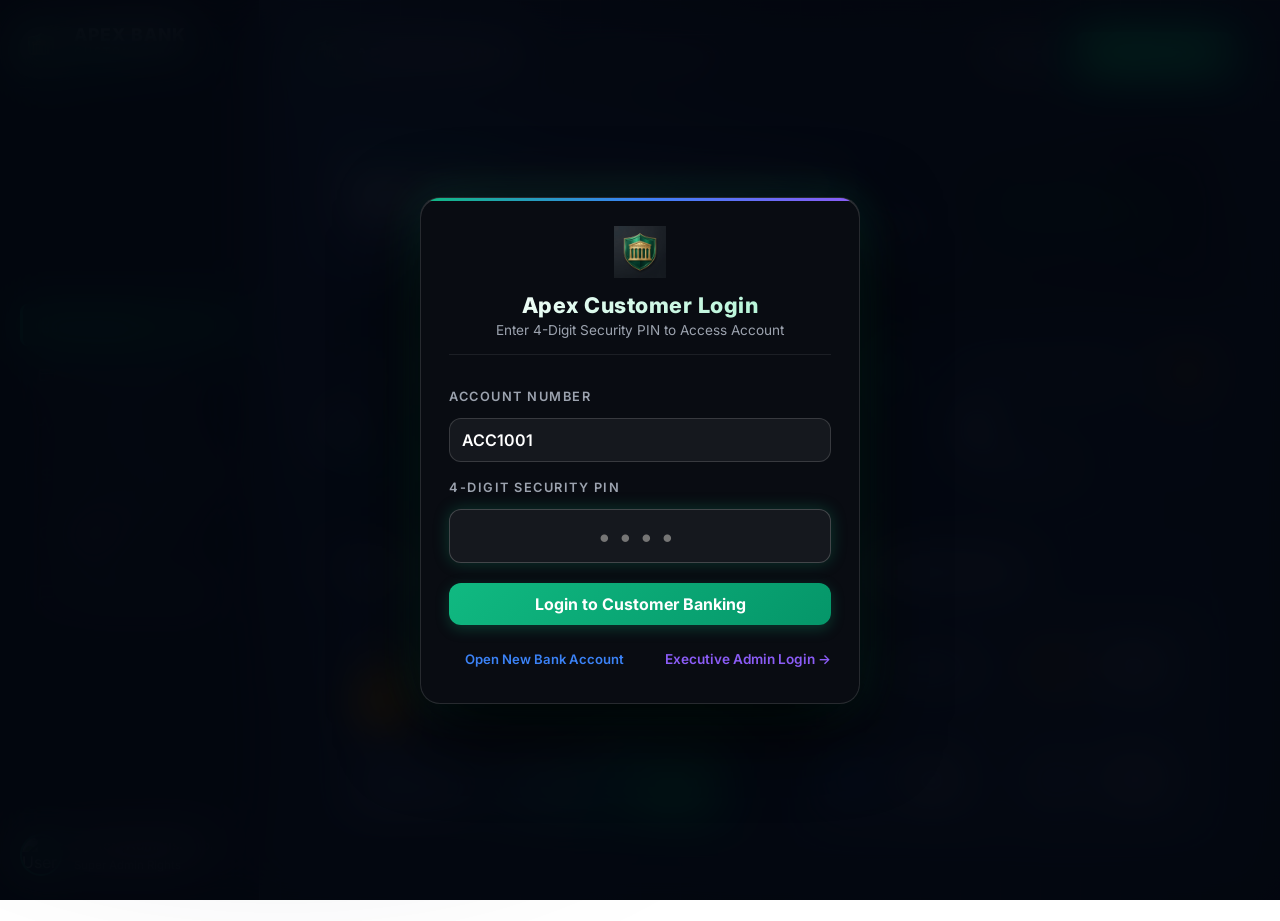
==== web/index.html @ 461a9a66 "Add Demat stock buying & selling simulation, customer enquiries in admin panel, and default text inp" ====
<!DOCTYPE html>
<html lang="en">
<head>
    <meta charset="UTF-8">
    <meta name="viewport" content="width=device-width, initial-scale=1.0">
    <title>Apex Bank India | Executive & Premium Customer Portal</title>
    <link rel="stylesheet" href="css/style.css?v=7.0">
    <link href="https://fonts.googleapis.com/css2?family=Inter:wght@300;400;500;600;700;800&display=swap" rel="stylesheet">
</head>
<body class="role-customer">
    <div class="bg-glow"></div>
    <div class="bg-grid-overlay"></div>

    <div class="app-container">
        <!-- Sidebar Navigation (Drawer on Mobile) -->
        <aside class="sidebar">
            <div class="brand">
                <img src="assets/logo.png" class="brand-logo-img-lg" alt="Apex Bank Emblem">
                <div class="brand-text">
                    <h2>APEX BANK</h2>
                    <span id="portal-subtitle-badge">CUSTOMER MOBILE PORTAL</span>
                </div>
                <button class="sidebar-close-btn" onclick="toggleMobileSidebar()">&times;</button>
            </div>



            <!-- Sidebar Navigation Menu -->
            <nav class="nav-menu">
                <button class="nav-btn active" onclick="showTab('dashboard')">
                    <svg class="nav-icon" width="18" height="18" viewBox="0 0 24 24" fill="none" stroke="currentColor" stroke-width="2"><rect x="3" y="3" width="7" height="9" rx="1"></rect><rect x="14" y="3" width="7" height="5" rx="1"></rect><rect x="14" y="12" width="7" height="9" rx="1"></rect><rect x="3" y="16" width="7" height="5" rx="1"></rect></svg>
                    <span class="admin-only-text">Overview</span>
                    <span class="customer-only-text" style="display:none;">My Dashboard</span>
                </button>

                <button class="nav-btn admin-nav-item" onclick="showTab('accounts')">
                    <svg class="nav-icon" width="18" height="18" viewBox="0 0 24 24" fill="none" stroke="currentColor" stroke-width="2"><rect x="2" y="5" width="20" height="14" rx="2"></rect><line x1="2" y1="10" x2="22" y2="10"></line></svg>
                    Accounts Ledger
                </button>

                <button class="nav-btn" onclick="showTab('transactions')">
                    <svg class="nav-icon" width="18" height="18" viewBox="0 0 24 24" fill="none" stroke="currentColor" stroke-width="2"><polyline points="22 12 18 12 15 21 9 3 6 12 2 12"></polyline></svg>
                    <span class="admin-only-text">Transactions Log</span>
                    <span class="customer-only-text" style="display:none;">My Passbook</span>
                </button>

                <button class="nav-btn" onclick="showTab('loans')">
                    <svg class="nav-icon" width="18" height="18" viewBox="0 0 24 24" fill="none" stroke="currentColor" stroke-width="2"><path d="M12 1v22M17 5H9.5a3.5 3.5 0 0 0 0 7h5a3.5 3.5 0 0 1 0 7H6"></path></svg>
                    <span class="admin-only-text">Loans Priority Queue</span>
                    <span class="customer-only-text" style="display:none;">Apply Loan</span>
                </button>

                <button class="nav-btn customer-only-inline" style="display:none;" onclick="showTab('spendings')">
                    <svg class="nav-icon" width="18" height="18" viewBox="0 0 24 24" fill="none" stroke="currentColor" stroke-width="2"><line x1="18" y1="20" x2="18" y2="10"></line><line x1="12" y1="20" x2="12" y2="4"></line><line x1="6" y1="20" x2="6" y2="14"></line></svg>
                    <span>Spendings Graph</span>
                </button>

                <button class="nav-btn customer-only-inline" style="display:none;" onclick="showTab('demat')">
                    <svg class="nav-icon" width="18" height="18" viewBox="0 0 24 24" fill="none" stroke="currentColor" stroke-width="2"><polyline points="23 6 13.5 15.5 8.5 10.5 1 18"></polyline><polyline points="17 6 23 6 23 12"></polyline></svg>
                    <span>Demat & Stocks</span>
                </button>

                <button class="nav-btn customer-only-inline" style="display:none;" onclick="showTab('contact')">
                    <svg class="nav-icon" width="18" height="18" viewBox="0 0 24 24" fill="none" stroke="currentColor" stroke-width="2"><path d="M22 16.92v3a2 2 0 0 1-2.18 2 19.79 19.79 0 0 1-8.63-3.07 19.5 19.5 0 0 1-6-6 19.79 19.79 0 0 1-3.07-8.67A2 2 0 0 1 4.11 2h3a2 2 0 0 1 2 1.72 12.84 12.84 0 0 0 .7 2.81 2 2 0 0 1-.45 2.11L8.09 9.91a16 16 0 0 0 6 6l1.27-1.27a2 2 0 0 1 2.11-.45 12.84 12.84 0 0 0 2.81.7A2 2 0 0 1 22 16.92z"></path></svg>
                    <span>Help & Contact Us</span>
                </button>

                <button class="nav-btn admin-nav-item" onclick="showTab('audit')">
                    <svg class="nav-icon" width="18" height="18" viewBox="0 0 24 24" fill="none" stroke="currentColor" stroke-width="2"><path d="M12 22s8-4 8-10V5l-8-3-8 3v7c0 6 8 10 8 10z"></path></svg>
                    Security & Fraud Graph
                </button>

                <button class="nav-btn admin-nav-item" onclick="showTab('enquiries')">
                    <svg class="nav-icon" width="18" height="18" viewBox="0 0 24 24" fill="none" stroke="currentColor" stroke-width="2"><path d="M21 15a2 2 0 0 1-2 2H7l-4 4V5a2 2 0 0 1 2-2h14a2 2 0 0 1 2 2z"></path></svg>
                    Customer Enquiries
                </button>
            </nav>

            <div class="sidebar-footer">
                <div class="user-card">
                    <img src="https://images.unsplash.com/photo-1534528741775-53994a69daeb?auto=format&fit=crop&q=80&w=256" alt="User Profile" class="profile-pic">
                    <div class="user-info">
                        <h4 id="user-display-name">System Administrator</h4>
                        <span id="user-display-role">Super Admin Rights</span>
                    </div>
                </div>
            </div>
        </aside>

        <!-- Main Content Area -->
        <main class="main-content">
            <!-- Top Navbar with Mobile Hamburger -->
            <header class="top-nav">
                <div class="top-nav-left">
                    <button class="mobile-menu-toggle" onclick="toggleMobileSidebar()" aria-label="Toggle Navigation">
                        <svg width="22" height="22" viewBox="0 0 24 24" fill="none" stroke="currentColor" stroke-width="2.5">
                            <line x1="3" y1="12" x2="21" y2="12"></line>
                            <line x1="3" y1="6" x2="21" y2="6"></line>
                            <line x1="3" y1="18" x2="21" y2="18"></line>
                        </svg>
                    </button>
                    <div class="brand-top-header">
                        <img src="assets/logo.png" class="brand-logo-img" alt="Apex Bank Logo">
                        <span class="top-brand-title">APEX BANK INDIA</span>
                    </div>
                </div>

                <!-- Autocomplete Trie Search Bar -->
                <div class="search-bar admin-nav-item" style="position:relative;">
                    <svg class="search-icon" width="16" height="16" viewBox="0 0 24 24" fill="none" stroke="currentColor" stroke-width="2"><circle cx="11" cy="11" r="8"></circle><line x1="21" y1="21" x2="16.65" y2="16.65"></line></svg>
                    <input type="text" id="search-input" placeholder="Search customer " onkeyup="handleSearchAutocomplete(this.value)">
                    <div id="autocomplete-box" class="autocomplete-dropdown" style="display:none;"></div>
                </div>

                <div class="nav-actions">
                    <button class="btn btn-secondary admin-nav-item" onclick="triggerUndo()">
                        <svg width="14" height="14" viewBox="0 0 24 24" fill="none" stroke="currentColor" stroke-width="2"><polyline points="1 4 1 10 7 10"></polyline><path d="M3.51 15a9 9 0 1 0 2.13-9.36L1 10"></path></svg>
                        <span>Undo</span>
                    </button>
                    <button class="btn btn-primary admin-nav-item" onclick="openModal('create-account-modal')">
                        <svg width="14" height="14" viewBox="0 0 24 24" fill="none" stroke="currentColor" stroke-width="2"><line x1="12" y1="5" x2="12" y2="19"></line><line x1="5" y1="12" x2="19" y2="12"></line></svg>
                        <span>New Account</span>
                    </button>

                    <!-- Customer Quick Actions -->
                    <button class="btn btn-gold customer-quick-action" style="display:none;" onclick="openModal('upi-qr-modal')">
                        <svg width="14" height="14" viewBox="0 0 24 24" fill="none" stroke="currentColor" stroke-width="2"><rect x="3" y="3" width="7" height="7"></rect><rect x="14" y="3" width="7" height="7"></rect><rect x="14" y="14" width="7" height="7"></rect><rect x="3" y="14" width="7" height="7"></rect></svg>
                        <span>My UPI QR</span>
                    </button>
                    <button class="btn btn-primary customer-quick-action" style="display:none;" onclick="openModal('transfer-modal')">
                        <svg width="14" height="14" viewBox="0 0 24 24" fill="none" stroke="currentColor" stroke-width="2"><polyline points="17 1 21 5 17 9"></polyline><path d="M3 11V9a4 4 0 0 1 4-4h14"></path></svg>
                        <span>Send Money</span>
                    </button>
                </div>
            </header>

            <!-- TAB 1: DASHBOARD OVERVIEW -->
            <section id="dashboard" class="tab-content active">
                <div class="hero-banner">
                    <div class="hero-text">
                        <span class="hero-tag" id="portal-hero-tag">System Admin Mode</span>
                        <h1 id="portal-hero-title">Apex Executive Banking Portal</h1>
                        <p id="portal-hero-desc">Real-time INR ledgers, instant funds transfers across Indian banks, and priority VIP concierge desk.</p>
                    </div>
                    <div class="hero-badge-group">
                        <div class="hero-stat-pill">
                            <span class="pill-label">Security Protocol</span>
                            <span class="pill-value">RBI Compliant 256-Bit</span>
                        </div>
                    </div>
                </div>

                <!-- Stats Grid -->
                <div class="stats-grid">
                    <div class="stat-card admin-nav-item">
                        <div class="stat-header">
                            <span>Total Active Accounts</span>
                            <div class="stat-icon-wrapper blue">
                                <svg width="20" height="20" viewBox="0 0 24 24" fill="none" stroke="currentColor" stroke-width="2"><rect x="2" y="5" width="20" height="14" rx="2"></rect><line x1="2" y1="10" x2="22" y2="10"></line></svg>
                            </div>
                        </div>
                        <h2 id="total-accounts-val">0</h2>
                        <div class="stat-footer positive">
                            <span>↑ 100% Core Capacity</span>
                        </div>
                    </div>

                    <div class="stat-card">
                        <div class="stat-header">
                            <span id="capital-card-label">Total Managed Capital (INR)</span>
                            <div class="stat-icon-wrapper emerald">
                                <svg width="20" height="20" viewBox="0 0 24 24" fill="none" stroke="currentColor" stroke-width="2.2" stroke-linecap="round" stroke-linejoin="round">
                                    <path d="M6 3h12M6 8h12M6 13h8M6 13c5 0 7 8 12 8M6 8a4 4 0 0 0 4 4"></path>
                                </svg>
                            </div>
                        </div>
                        <h2 id="total-capital-val">₹0.00</h2>
                        <div class="stat-footer positive">
                            <span>↑ RBI Verified Asset Ledger</span>
                        </div>
                    </div>

                    <div class="stat-card">
                        <div class="stat-header">
                            <span id="tx-card-label">Transactions Processed</span>
                            <div class="stat-icon-wrapper gold">
                                <svg width="20" height="20" viewBox="0 0 24 24" fill="none" stroke="currentColor" stroke-width="2"><polygon points="13 2 3 14 12 14 11 22 21 10 12 10 13 2"></polygon></svg>
                            </div>
                        </div>
                        <h2 id="total-tx-val">0</h2>
                        <div class="stat-footer neutral">
                            <span>Instant Settlement</span>
                        </div>
                    </div>
                </div>

                <!-- Middle Section: Credit Card & Quick Operations -->
                <div class="dashboard-grid">
                    <!-- Left: Virtual Credit Card -->
                    <div class="glass-card">
                        <div class="card-title-header" style="display:flex; justify-content:space-between; align-items:center;">
                            <div>
                                <h3>Primary Platinum RuPay Card</h3>
                                <span class="sub-text">Active Domestic & International Card</span>
                            </div>
                            <button id="card-lock-btn" class="btn-sm btn-secondary customer-only-inline" onclick="toggleCardLock()">
                                 Lock Card
                            </button>
                        </div>
                        <div class="credit-card" id="credit-card-element">
                            <div class="card-top">
                                <div class="card-brand-logo">
                                    <span class="bank-name">APEX INDIA</span>
                                </div>
                                <span class="contactless">
                                    <svg width="24" height="24" viewBox="0 0 24 24" fill="none" stroke="currentColor" stroke-width="2">
                                        <path d="M5 12.55a11 11 0 0 1 14.08 0"></path>
                                        <path d="M1.42 9a16 16 0 0 1 21.16 0"></path>
                                        <path d="M8.53 16.11a6 6 0 0 1 6.95 0"></path>
                                    </svg>
                                </span>
                            </div>
                            <div class="card-chip"></div>
                            <div class="card-number" id="card-acc-num">•••• •••• •••• 1001</div>
                            <div class="card-bottom">
                                <div class="card-holder">
                                    <span class="label">CARD HOLDER</span>
                                    <span class="value" id="card-holder-name">HARDIK VERMA</span>
                                </div>
                                <div class="card-balance">
                                    <span class="label">AVAILABLE BALANCE</span>
                                    <span class="value" id="card-acc-bal">₹1,50,450.00</span>
                                </div>
                                <div class="card-type-badge" id="card-type-badge">SAVINGS</div>
                            </div>
                        </div>
                    </div>

                    <!-- Right: Quick Money Operations -->
                    <div class="glass-card">
                        <div class="card-title-header">
                            <h3>Quick Banking Services</h3>
                            <span class="sub-text">Instant settlement actions & bill utilities</span>
                        </div>
                        <div class="action-grid">
                            <button class="action-tile" onclick="openModal('deposit-modal')">
                                <div class="tile-icon green">
                                    <svg width="18" height="18" viewBox="0 0 24 24" fill="none" stroke="currentColor" stroke-width="2.5"><line x1="12" y1="5" x2="12" y2="19"></line><polyline points="19 12 12 19 5 12"></polyline></svg>
                                </div>
                                <span>Deposit Funds</span>
                            </button>
                            <button class="action-tile" onclick="openModal('withdraw-modal')">
                                <div class="tile-icon orange">
                                    <svg width="18" height="18" viewBox="0 0 24 24" fill="none" stroke="currentColor" stroke-width="2.5"><line x1="12" y1="19" x2="12" y2="5"></line><polyline points="5 12 12 5 19 12"></polyline></svg>
                                </div>
                                <span>Withdraw Cash</span>
                            </button>
                            <button class="action-tile" onclick="openModal('transfer-modal')">
                                <div class="tile-icon blue">
                                    <svg width="18" height="18" viewBox="0 0 24 24" fill="none" stroke="currentColor" stroke-width="2.5"><polyline points="17 1 21 5 17 9"></polyline><path d="M3 11V9a4 4 0 0 1 4-4h14"></path><polyline points="7 23 3 19 7 15"></polyline><path d="M21 13v2a4 4 0 0 1-4 4H3"></path></svg>
                                </div>
                                <span>Transfer Money</span>
                            </button>
                            <button class="action-tile customer-only-inline" style="display:none;" onclick="openModal('calc-modal')">
                                <div class="tile-icon gold">
                                    <svg width="18" height="18" viewBox="0 0 24 24" fill="none" stroke="currentColor" stroke-width="2.5"><rect x="4" y="2" width="16" height="20" rx="2"></rect><line x1="8" y1="6" x2="16" y2="6"></line><line x1="16" y1="14" x2="16" y2="18"></line></svg>
                                </div>
                                <span>Interest Calc</span>
                            </button>
                            <button class="action-tile customer-only-inline" style="display:none;" onclick="openModal('utility-bill-modal')">
                                <div class="tile-icon orange" style="background:rgba(245,158,11,0.15); color:#f59e0b;">
                                    <svg width="18" height="18" viewBox="0 0 24 24" fill="none" stroke="currentColor" stroke-width="2.5"><polygon points="13 2 3 14 12 14 11 22 21 10 12 10 13 2"></polygon></svg>
                                </div>
                                <span>Pay Utility Bills</span>
                            </button>
                            <button class="action-tile admin-nav-item" onclick="applyAccountSort('balance_desc')">
                                <div class="tile-icon gold">
                                    <svg width="18" height="18" viewBox="0 0 24 24" fill="none" stroke="currentColor" stroke-width="2.5"><line x1="18" y1="20" x2="18" y2="10"></line><line x1="12" y1="20" x2="12" y2="4"></line><line x1="6" y1="20" x2="6" y2="14"></line></svg>
                                </div>
                                <span>Sort High-Value</span>
                            </button>
                        </div>
                    </div>
                </div>
            </section>

            <!-- TAB 2: ACCOUNTS OVERVIEW (Admin Portal Only) -->
            <section id="accounts" class="tab-content admin-nav-item">
                <div class="section-header">
                    <div>
                        <h2>Customer Account Ledgers</h2>
                        <p>Real-time account balances, customer profiles, and direct transaction controls.</p>
                    </div>
                    <div class="sort-controls">
                        <select id="accounts-sort-select" class="sort-dropdown" onchange="applyAccountSort(this.value)">
                            <option value="balance_desc"> Balance (Highest First)</option>
                            <option value="balance_asc"> Balance (Lowest First)</option>
                            <option value="name_asc"> Name (A to Z)</option>
                            <option value="name_desc"> Name (Z to A)</option>
                        </select>
                    </div>
                </div>

                <div class="table-card">
                    <table class="data-table">
                        <thead>
                            <tr>
                                <th>Asset Symbol & Name</th>
                                <th>Category</th>
                                <th>Quantity / Units</th>
                                <th>Avg Buy Price</th>
                                <th>Current LTP (INR)</th>
                                <th>Current Value</th>
                                <th>P&L Return</th>
                                <th>Action</th>
                            </tr>
                        </thead>
                        <tbody id="demat-holdings-tbody">
                            <!-- Populated dynamically -->
                        </tbody>
                    </table>
                </div>
            </section>

            <!-- TAB 8: HELP & 24x7 CONTACT US (Customer Portal) -->
            <section id="contact" class="tab-content">
                <div class="section-header">
                    <div>
                        <h2>Apex Executive 24x7 Concierge & Contact Desk</h2>
                        <p>Instant support, branch locator, emergency card block, and direct advisor callback.</p>
                    </div>
                </div>

                <div class="dashboard-grid">
                    <!-- Left: Official Contact Cards & Callbacks -->
                    <div class="glass-card">
                        <div class="card-title-header">
                            <h3>Official Helpline & Emergency Channels</h3>
                            <span class="sub-text">RBI Verified Executive Customer Care</span>
                        </div>
                        <div style="display:flex; flex-direction:column; gap:14px; margin-top:14px;">
                            <div style="background:rgba(255,255,255,0.04); border:1px solid var(--border-color); padding:14px; border-radius:12px; display:flex; gap:14px; align-items:center;">
                                <div style="width:44px; height:44px; background:rgba(16,185,129,0.15); border-radius:10px; display:flex; align-items:center; justify-content:center; color:#10b981; font-size:20px;"></div>
                                <div>
                                    <span style="font-size:0.75rem; color:#9ca3af; text-transform:uppercase; font-weight:700;">24x7 Toll-Free Support</span>
                                    <div style="font-size:1.1rem; font-weight:800; color:#fff;">1800-200-APEX (2739)</div>
                                </div>
                            </div>

                            <div style="background:rgba(255,255,255,0.04); border:1px solid var(--border-color); padding:14px; border-radius:12px; display:flex; gap:14px; align-items:center;">
                                <div style="width:44px; height:44px; background:rgba(59,130,246,0.15); border-radius:10px; display:flex; align-items:center; justify-content:center; color:#3b82f6; font-size:20px;"></div>
                                <div>
                                    <span style="font-size:0.75rem; color:#9ca3af; text-transform:uppercase; font-weight:700;">Executive Support Desk</span>
                                    <div style="font-size:1rem; font-weight:800; color:#fff;">support@apexbank.in</div>
                                </div>
                            </div>

                            <div style="background:rgba(255,255,255,0.04); border:1px solid var(--border-color); padding:14px; border-radius:12px; display:flex; gap:14px; align-items:center;">
                                <div style="width:44px; height:44px; background:rgba(245,158,11,0.15); border-radius:10px; display:flex; align-items:center; justify-content:center; color:#f59e0b; font-size:20px;"></div>
                                <div>
                                    <span style="font-size:0.75rem; color:#9ca3af; text-transform:uppercase; font-weight:700;">Registered Corporate Head Office</span>
                                    <div style="font-size:0.9rem; font-weight:700; color:#fff;">Apex Towers, Bandra Kurla Complex (BKC), Mumbai - 400051</div>
                                </div>
                            </div>
                        </div>
                    </div>

                    <!-- Right: Request Instant Advisor Callback Form -->
                    <div class="glass-card">
                        <div class="card-title-header">
                            <h3>Request Priority Advisor Callback</h3>
                            <span class="sub-text">Our Relationship Manager will reach out within 15 minutes</span>
                        </div>
                        <form onsubmit="handleRequestCallbackSubmit(event)">
                            <div class="form-group">
                                <label>Your Full Name</label>
                                <input type="text" id="contact-name-input" required value="Hardik Verma">
                            </div>
                            <div class="form-row">
                                <div class="form-group">
                                    <label>Mobile Number</label>
                                    <input type="text" id="contact-phone-input" required value="+91 98765 43210">
                                </div>
                                <div class="form-group">
                                    <label>Preferred Time</label>
                                    <select id="contact-time-select">
                                        <option value="Immediate (Within 15 mins)">Immediate (Within 15 mins)</option>
                                        <option value="Today Afternoon (2 PM - 5 PM)">Today Afternoon (2 PM - 5 PM)</option>
                                        <option value="Tomorrow Morning (10 AM - 1 PM)">Tomorrow Morning (10 AM - 1 PM)</option>
                                    </select>
                                </div>
                            </div>
                            <div class="form-group">
                                <label>Subject / Topic of Query</label>
                                <input type="text" id="contact-subject-input" placeholder="e.g. Demat Account Upgrade / Home Loan Rate Inquiry">
                            </div>
                            <button type="submit" class="btn btn-primary" style="width:100%;">Request Instant Callback</button>
                        </form>
                    </div>
                </div>
            </section>
        </main>
    </div>

    <!-- CUSTOMER EXTRA MODAL 1: UPI QR CODE -->
    <div id="upi-qr-modal" class="modal-overlay">
        <div class="modal-card" style="text-align:center; max-width: 340px; padding: 20px;">
            <div class="modal-header" style="justify-content: flex-end; border-bottom: none; margin-bottom: 0; padding-bottom: 0;">
                <button class="modal-close" onclick="closeModal('upi-qr-modal')">&times;</button>
            </div>
            <div style="padding: 10px 0; display: flex; justify-content: center;">
                <img src="assets/phonepe_qr.jpg" alt="UPI QR Code" style="border-radius: 14px; width: 100%; max-width: 280px; box-shadow: 0 8px 30px rgba(0,0,0,0.9);">
            </div>
            <div class="modal-footer" style="justify-content:center; margin-top: 10px;">
                <button class="btn btn-secondary" onclick="closeModal('upi-qr-modal')">Close</button>
            </div>
        </div>
    </div>

    <!-- CUSTOMER EXTRA MODAL 2: INTEREST CALCULATOR -->
    <div id="calc-modal" class="modal-overlay">
        <div class="modal-card">
            <div class="modal-header">
                <h3>Interest Earnings Calculator</h3>
                <button class="modal-close" onclick="closeModal('calc-modal')">&times;</button>
            </div>
            <div class="form-group">
                <label>Deposit Balance (₹)</label>
                <input type="number" id="calc-principal" value="150450" oninput="calculateInterest()">
            </div>
            <div class="form-row">
                <div class="form-group">
                    <label>Account Type</label>
                    <select id="calc-type" onchange="calculateInterest()">
                        <option value="4.0">Savings Account (4.0% APY)</option>
                        <option value="7.0">Fixed Deposit (7.0% APY)</option>
                    </select>
                </div>
                <div class="form-group">
                    <label>Tenure (Months)</label>
                    <input type="number" id="calc-months" value="12" min="1" max="60" oninput="calculateInterest()">
                </div>
            </div>
            <div class="hero-stat-pill" style="margin-top:14px; background:rgba(16,185,129,0.1); border-color:var(--primary);">
                <span class="pill-label">Estimated Interest Earned</span>
                <span class="pill-value" id="calc-result-val">₹6,018.00</span>
            </div>
            <div class="modal-footer">
                <button class="btn btn-secondary" onclick="closeModal('calc-modal')">Close</button>
            </div>
        </div>
    </div>

    <!-- MODAL 1: CREATE ACCOUNT -->
    <div id="create-account-modal" class="modal-overlay">
        <div class="modal-card">
            <div class="modal-header">
                <h3>Create New Bank Account</h3>
                <button class="modal-close" onclick="closeModal('create-account-modal')">&times;</button>
            </div>
            <form onsubmit="handleCreateAccount(event)">
                <div class="form-group">
                    <label>Account Type</label>
                    <select id="new-acc-type">
                        <option value="SAVINGS">Savings Account (Min Balance ₹1,000 | 4.0% APY)</option>
                        <option value="CURRENT">Current Business Account (₹5,00,000 Overdraft)</option>
                        <option value="FIXED_DEPOSIT">Fixed Deposit Account (7.0% Interest | 12-Month Lock)</option>
                    </select>
                </div>
                <div class="form-group">
                    <label>Customer Full Name</label>
                    <input type="text" id="new-cust-name" required placeholder="e.g. Hardik Verma">
                </div>
                <div class="form-row">
                    <div class="form-group">
                        <label>Email Address</label>
                        <input type="email" id="new-cust-email" required placeholder="hardik@apexbank.in">
                    </div>
                    <div class="form-group">
                        <label>Phone Number</label>
                        <input type="text" id="new-cust-phone" required placeholder="+91 98765 43210">
                    </div>
                </div>
                <div class="form-row">
                    <div class="form-group">
                        <label>Initial Opening Deposit (₹)</label>
                        <input type="number" id="new-acc-bal" step="0.01" min="100" required value="5000.00">
                    </div>
                    <div class="form-group">
                        <label>Set 4-Digit Security PIN</label>
                        <input type="password" id="new-acc-pin" maxlength="4" required placeholder="••••" value="1234">
                    </div>
                </div>
                <div class="form-group">
                    <label>Account Parameter (Overdraft limit / Tenure months)</label>
                    <input type="text" id="new-acc-extra" placeholder="Optional (e.g. 500000 or 12)">
                </div>
                <div class="modal-footer">
                    <button type="button" class="btn btn-secondary" onclick="closeModal('create-account-modal')">Cancel</button>
                    <button type="submit" class="btn btn-primary">Create Account</button>
                </div>
            </form>
        </div>
    </div>

    <!-- MODAL 2: DEPOSIT -->
    <div id="deposit-modal" class="modal-overlay">
        <div class="modal-card">
            <div class="modal-header">
                <h3>Deposit Money</h3>
                <button class="modal-close" onclick="closeModal('deposit-modal')">&times;</button>
            </div>
            <form onsubmit="handleDeposit(event)">
                <div class="form-group">
                    <label>Target Account Number</label>
                    <input type="text" id="dep-acc-num" required placeholder="ACC1001">
                </div>
                <div class="form-group">
                    <label>Deposit Amount (₹)</label>
                    <input type="number" id="dep-amount" step="0.01" min="1" required placeholder="1000.00">
                </div>
                <div class="form-group">
                    <label>Enter Security PIN</label>
                    <input type="password" id="dep-pin" maxlength="4" required placeholder="••••" value="1234">
                </div>
                <div class="form-group">
                    <label>Deposit Remarks</label>
                    <input type="text" id="dep-remarks" value="Direct Cash Deposit">
                </div>
                <div class="modal-footer">
                    <button type="button" class="btn btn-secondary" onclick="closeModal('deposit-modal')">Cancel</button>
                    <button type="submit" class="btn btn-success">Confirm Deposit</button>
                </div>
            </form>
        </div>
    </div>

    <!-- MODAL 3: WITHDRAW -->
    <div id="withdraw-modal" class="modal-overlay">
        <div class="modal-card">
            <div class="modal-header">
                <h3>Withdraw Money</h3>
                <button class="modal-close" onclick="closeModal('withdraw-modal')">&times;</button>
            </div>
            <form onsubmit="handleWithdraw(event)">
                <div class="form-group">
                    <label>Source Account Number</label>
                    <input type="text" id="w-acc-num" required placeholder="ACC1001">
                </div>
                <div class="form-group">
                    <label>Withdrawal Amount (₹)</label>
                    <input type="number" id="w-amount" step="0.01" min="1" required placeholder="500.00">
                </div>
                <div class="form-group">
                    <label>Enter Security PIN</label>
                    <input type="password" id="w-pin" maxlength="4" required placeholder="••••" value="1234">
                </div>
                <div class="form-group">
                    <label>Withdrawal Remarks</label>
                    <input type="text" id="w-remarks" value="ATM Cash Withdrawal">
                </div>
                <div class="modal-footer">
                    <button type="button" class="btn btn-secondary" onclick="closeModal('withdraw-modal')">Cancel</button>
                    <button type="submit" class="btn btn-warning">Confirm Withdrawal</button>
                </div>
            </form>
        </div>
    </div>

    <!-- MODAL 4: TRANSFER -->
    <div id="transfer-modal" class="modal-overlay">
        <div class="modal-card">
            <div class="modal-header">
                <h3>Inter-Account Funds Transfer</h3>
                <button class="modal-close" onclick="closeModal('transfer-modal')">&times;</button>
            </div>
            <form onsubmit="handleTransfer(event)">
                <div class="form-row">
                    <div class="form-group">
                        <label>Source Account Number</label>
                        <input type="text" id="t-src-num" required placeholder="ACC1001">
                    </div>
                    <div class="form-group">
                        <label>Target Account Number</label>
                        <input type="text" id="t-target-num" required placeholder="ACC1002">
                    </div>
                </div>
                <div class="form-group">
                    <label>Transfer Amount (₹)</label>
                    <input type="number" id="t-amount" step="0.01" min="1" required placeholder="2500.00">
                </div>
                <div class="form-group">
                    <label>Source Security PIN</label>
                    <input type="password" id="t-pin" maxlength="4" required placeholder="••••" value="1234">
                </div>
                <div class="form-group">
                    <label>Transfer Remarks</label>
                    <input type="text" id="t-remarks" value="UPI / NEFT Transfer">
                </div>
                <div class="modal-footer">
                    <button type="button" class="btn btn-secondary" onclick="closeModal('transfer-modal')">Cancel</button>
                    <button type="submit" class="btn btn-primary">Execute Transfer</button>
                </div>
            </form>
        </div>
    </div>

    <!-- MODAL 5: TEST RUNNER -->
    <div id="test-modal" class="modal-overlay">
        <div class="modal-card modal-lg">
            <div class="modal-header">
                <h3>System Automated Diagnostics</h3>
                <button class="modal-close" onclick="closeModal('test-modal')">&times;</button>
            </div>
            <div class="modal-body">
                <pre id="test-output-box" class="code-output">Running diagnostics...</pre>
            </div>
            <div class="modal-footer">
                <button class="btn btn-secondary" onclick="closeModal('test-modal')">Close</button>
            </div>
        </div>
    </div>

    <!-- MODAL: CUSTOMER LOGIN GATEWAY -->
    <div id="customer-login-modal" class="modal-overlay" style="display: flex; z-index: 100000;">
        <div class="modal-card" style="max-width: 440px;">
            <div class="modal-header" style="text-align: center; display: block; border-bottom: 1px solid rgba(255, 255, 255, 0.08); padding-bottom: 16px;">
                <div style="margin-bottom: 10px;">
                    <img src="assets/logo.png" style="height: 52px;" alt="Apex Bank Emblem">
                </div>
                <h3 style="font-size: 1.35rem; font-weight: 800; color: #fff;">Apex Customer Login</h3>
                <p style="color: #9ca3af; font-size: 0.85rem; margin-top: 4px;">Enter 4-Digit Security PIN to Access Account</p>
            </div>
            <form id="customer-pin-form" onsubmit="verifyCustomerPinPage(event)">
                <div class="modal-body" style="padding-top: 14px;">
                    <div class="form-group" style="margin-bottom: 18px;">
                        <label class="login-field-label">Account Number</label>
                        <input type="text" id="customer-page-acc-input" required placeholder="Account Number (e.g. ACC1001)" value="ACC1001" autocomplete="off" class="login-input-field" style="width: 100%; padding: 12px; background: rgba(255,255,255,0.05); color: #fff; border: 1px solid rgba(255,255,255,0.15); border-radius: 12px; font-size: 1rem; font-weight: 600;">
                    </div>
                    <div class="form-group" style="margin-bottom: 20px;">
                        <label class="login-field-label">4-Digit Security PIN</label>
                        <input type="password" id="customer-page-pin-input" maxlength="4" required placeholder="••••" autocomplete="off" class="login-input-field pin-input" style="text-align:center; font-size:1.5rem; letter-spacing:8px; width:100%; height:48px; border-radius:12px; background:rgba(255,255,255,0.05); border:1px solid rgba(255,255,255,0.2); color:#10b981;">
                    </div>
                </div>
                <div class="modal-footer" style="flex-direction: column; gap: 12px; border-top: none; padding-top: 0;">
                    <button type="submit" class="btn btn-primary" style="width: 100%; padding: 14px; font-size: 1rem; font-weight: 700; border-radius: 12px; background: linear-gradient(135deg, #10b981 0%, #059669 100%);">Login to Customer Banking</button>
                    <div style="display: flex; justify-content: space-between; align-items: center; width: 100%; margin-top: 6px; font-size: 0.85rem;">
                        <button type="button" class="btn-text-action" onclick="openNewAccountFromLoginPage()" style="background:none; border:none; color:#3b82f6; cursor:pointer; font-weight:600;">Open New Bank Account</button>
                        <a href="/#admin" onclick="navigateToAdminLogin(event)" class="admin-login-link" style="color:#8b5cf6; font-weight:600; text-decoration:none;">Executive Admin Login &rarr;</a>
                    </div>
                </div>
            </form>
        </div>
    </div>

    <!-- MODAL: EXECUTIVE ADMIN LOGIN GATEWAY -->
    <div id="admin-login-modal" class="modal-overlay" style="display: none; z-index: 100000;">
        <div class="modal-card admin-border" style="max-width: 440px;">
            <div class="modal-header" style="text-align: center; display: block; border-bottom: 1px solid rgba(255, 255, 255, 0.08); padding-bottom: 16px;">
                <div style="margin-bottom: 10px;">
                    <img src="assets/logo.png" style="height: 52px;" alt="Apex Bank Emblem">
                </div>
                <h3 style="font-size: 1.35rem; font-weight: 800; color: #8b5cf6;">Executive Admin Login</h3>
                <p style="color: #9ca3af; font-size: 0.85rem; margin-top: 4px;">Restricted Area. Enter Executive Security Passcode</p>
            </div>
            <form id="admin-passcode-form" onsubmit="verifyAdminPasscodePage(event)">
                <div class="modal-body" style="padding-top: 14px;">
                    <div class="form-group" style="margin-bottom: 24px;">
                        <label class="login-field-label">Admin Security Passcode</label>
                        <input type="password" id="admin-page-passcode-input" maxlength="4" required placeholder="••••" autocomplete="off" class="login-input-field pin-input admin-pin" style="text-align:center; font-size:1.5rem; letter-spacing:8px; width:100%; height:48px; border-radius:12px; background:rgba(255,255,255,0.05); border:1px solid rgba(139,92,246,0.4); color:#8b5cf6;">
                    </div>
                </div>
                <div class="modal-footer" style="flex-direction: column; gap: 12px; border-top: none; padding-top: 0;">
                    <button type="submit" class="btn btn-primary" style="width: 100%; padding: 14px; font-size: 1rem; font-weight: 700; border-radius: 12px; background: linear-gradient(135deg, #8b5cf6 0%, #7c3aed 100%);">Unlock Executive Admin Portal</button>
                    <div style="text-align: center; width: 100%; margin-top: 6px;">
                        <a href="/" onclick="navigateToCustomerLogin(event)" class="admin-login-link" style="color:#9ca3af; font-weight:600; text-decoration:none;">&larr; Back to Customer Portal</a>
                    </div>
                </div>
            </form>
        </div>
    </div>

    <!-- MODAL: UTILITY BILL PAYMENTS & RECHARGES -->
    <div id="utility-bill-modal" class="modal-overlay">
        <div class="modal-card">
            <div class="modal-header">
                <h3>Utility Bills & Mobile Recharge Desk</h3>
                <button class="modal-close" onclick="closeModal('utility-bill-modal')">&times;</button>
            </div>
            <form onsubmit="handleUtilityPaymentSubmit(event)">
                <div class="form-group">
                    <label>Biller / Service Category</label>
                    <select id="util-category-select" onchange="updateUtilityProviders()">
                        <option value="Electricity Bill">Electricity Bill Payment</option>
                        <option value="Mobile Prepaid / Postpaid">Mobile Recharge (Jio / Airtel / Vi)</option>
                        <option value="Broadband & Fiber">Broadband & Landline</option>
                        <option value="FASTag Recharge">FASTag Toll Recharge</option>
                        <option value="DTH Cable TV">DTH Television Recharge</option>
                    </select>
                </div>
                <div class="form-group">
                    <label>Operator / Service Provider</label>
                    <select id="util-provider-select">
                        <option value="BSES Rajdhani Power">BSES Rajdhani Power Limited</option>
                        <option value="MSEDCL Electricity">MSEDCL Maharashtra Electricity</option>
                        <option value="Tata Power Delhi">Tata Power DDL</option>
                        <option value="Adani Electricity">Adani Electricity Mumbai</option>
                    </select>
                </div>
                <div class="form-group">
                    <label id="util-consumer-label">Consumer Account Number (CA)</label>
                    <input type="text" id="util-consumer-input" required placeholder="e.g. 1029384756" autocomplete="off">
                </div>
                <div class="form-row">
                    <div class="form-group">
                        <label>Bill Amount (₹)</label>
                        <input type="number" id="util-amount-input" step="0.01" min="1" required placeholder="1450.00">
                    </div>
                    <div class="form-group">
                        <label>4-Digit Security PIN</label>
                        <input type="password" id="util-pin-input" maxlength="4" required placeholder="••••" autocomplete="off" class="login-input-field pin-input" style="height:44px !important; font-size:1.2rem !important; padding:4px 10px !important;">
                    </div>
                </div>
                <div class="modal-footer">
                    <button type="button" class="btn btn-secondary" onclick="closeModal('utility-bill-modal')">Cancel</button>
                    <button type="submit" class="btn btn-primary">Pay Utility Bill</button>
                </div>
            </form>
        </div>
    </div>

    <!-- MODAL: DIGITAL BILL PAYMENT RECEIPT -->
    <div id="receipt-modal" class="modal-overlay">
        <div class="modal-card" style="max-width:440px;">
            <div class="modal-header">
                <h3>Official Payment Receipt</h3>
                <button class="modal-close" onclick="closeModal('receipt-modal')">&times;</button>
            </div>
            <div id="receipt-details-container">
                <!-- Populated dynamically -->
            </div>
            <div class="modal-footer">
                <button type="button" class="btn btn-secondary" onclick="closeModal('receipt-modal')">Close</button>
                <button type="button" class="btn btn-primary" onclick="window.print()">Print Receipt</button>
            </div>
        </div>
    <!-- MODAL: DEMAT MUTUAL FUND / STOCK INVESTMENT -->
    <div id="invest-modal" class="modal-overlay">
        <div class="modal-card">
            <div class="modal-header">
                <h3>Apex Demat Wealth Investment</h3>
                <button class="modal-close" onclick="closeModal('invest-modal')">&times;</button>
            </div>
            <form onsubmit="handleInvestSubmit(event)">
                <div class="form-group">
                    <label>Select Asset / Mutual Fund</label>
                    <select id="invest-asset-select">
                        <option value="NIFTY50">NIFTY50 • Nifty 50 Index Fund (LTP: ₹245.50 / Unit)</option>
                        <option value="APEXBLUE">APEXBLUE • Apex Top 30 Bluechip Equity Fund (LTP: ₹520.00 / Unit)</option>
                        <option value="RELIANCE">RELIANCE • Reliance Industries Ltd Share (LTP: ₹2,980.00 / Share)</option>
                        <option value="TATAMOTORS">TATAMOTORS • Tata Motors Ltd Share (LTP: ₹985.00 / Share)</option>
                        <option value="INFY">INFY • Infosys Ltd Tech Share (LTP: ₹1,620.00 / Share)</option>
                        <option value="HDFCBANK">HDFCBANK • HDFC Bank Ltd Share (LTP: ₹1,450.00 / Share)</option>
                        <option value="SGB2026">SGB2026 • Sovereign Gold Bond 8yr (LTP: ₹6,645.00 / Gram)</option>
                        <option value="APEXTECH">APEXTECH • Apex Tech & AI Innovation Fund (LTP: ₹120.00 / Unit)</option>
                        <option value="ZOMATO">ZOMATO • Zomato Ltd Growth Share (LTP: ₹230.00 / Share)</option>
                    </select>
                </div>
                <div class="form-row">
                    <div class="form-group">
                        <label>Investment Amount (₹)</label>
                        <input type="number" id="invest-amount-input" step="100" min="500" required value="5000.00">
                    </div>
                    <div class="form-group">
                        <label>4-Digit Security PIN</label>
                        <input type="password" id="invest-pin-input" maxlength="4" required placeholder="••••" autocomplete="off" class="login-input-field pin-input" style="height:44px !important; font-size:1.2rem !important; padding:4px 10px !important;" value="1234">
                    </div>
                </div>
                <div class="modal-footer">
                    <button type="button" class="btn btn-secondary" onclick="closeModal('invest-modal')">Cancel</button>
                    <button type="submit" class="btn btn-primary">Confirm Investment</button>
                </div>
            </form>
        </div>
    </div>

    
    <!-- MODAL: DEMAT REDEMPTION / SELL ASSET -->
    <div id="sell-modal" class="modal-overlay">
        <div class="modal-card">
            <div class="modal-header">
                <h3>Redeem / Sell Demat Holdings</h3>
                <button class="modal-close" onclick="closeModal('sell-modal')">&times;</button>
            </div>
            <form onsubmit="handleSellSubmit(event)">
                <input type="hidden" id="sell-symbol-input">
                <div class="form-group">
                    <label>Asset Symbol & Name</label>
                    <input type="text" id="sell-asset-name-display" readonly style="background:rgba(255,255,255,0.05); color:#fff; font-weight:700;">
                </div>
                <div class="form-row">
                    <div class="form-group">
                        <label id="sell-units-label">Units to Sell (Max: 0.00)</label>
                        <input type="number" id="sell-units-input" step="0.01" min="0.01" required placeholder="1.00">
                    </div>
                    <div class="form-group">
                        <label>Current LTP (INR)</label>
                        <input type="text" id="sell-ltp-display" readonly style="background:rgba(255,255,255,0.05); color:#10b981; font-weight:700;">
                    </div>
                </div>
                <div class="form-group">
                    <label>4-Digit Security PIN</label>
                    <input type="password" id="sell-pin-input" maxlength="4" required placeholder="••••" autocomplete="off" class="login-input-field pin-input" style="height:44px !important; font-size:1.2rem !important; padding:4px 10px !important;" value="1234">
                </div>
                <div class="modal-footer">
                    <button type="button" class="btn btn-secondary" onclick="closeModal('sell-modal')">Cancel</button>
                    <button type="submit" class="btn btn-primary" style="background:linear-gradient(135deg, #ef4444, #b91c1c);">Confirm Redemption Sale</button>
                </div>
            </form>
        </div>
    </div>

    <!-- Firebase Cloud SDKs -->
    <script src="https://www.gstatic.com/firebasejs/10.8.0/firebase-app-compat.js"></script>
    <script src="https://www.gstatic.com/firebasejs/10.8.0/firebase-firestore-compat.js"></script>
    <script src="js/firebase-config.js?v=10.0"></script>
    <script src="js/app.js?v=10.0"></script>
</body>
</html>
---- web/css/style.css ----
/* ==========================================================================
   APEX BANK INDIA - HIGH-CONTRAST PITCH BLACK, OBSIDIAN & CHARCOAL DESIGN
   ========================================================================== */

:root {
    --bg-pitch-black: #000000;
    --bg-dark-obsidian: #090c12;
    --bg-dark-charcoal: #121722;
    --bg-slate-grey: #1e2638;
    --bg-card: rgba(18, 23, 34, 0.88);
    --border-color: rgba(255, 255, 255, 0.12);
    --border-glow: rgba(16, 185, 129, 0.4);

    --primary: #10b981;
    --primary-glow: rgba(16, 185, 129, 0.25);
    --primary-dark: #059669;
    --accent-blue: #3b82f6;
    --accent-gold: #f59e0b;
    --accent-purple: #8b5cf6;
    --accent-grey: #94a3b8;
    --danger: #ef4444;

    --text-main: #f9fafb;
    --text-muted: #9ca3af;
    --text-sub: #6b7280;

    --sidebar-width: 260px;
    --radius-sm: 8px;
    --radius-md: 14px;
    --radius-lg: 20px;
    --transition: all 0.25s cubic-bezier(0.4, 0, 0.2, 1);
}

* {
    margin: 0;
    padding: 0;
    box-sizing: border-box;
    font-family: 'Inter', system-ui, -apple-system, sans-serif;
}

body {
    background: 
        radial-gradient(circle at 15% 15%, #1e2638 0%, transparent 45%),
        radial-gradient(circle at 85% 85%, #121722 0%, transparent 50%),
        radial-gradient(circle at 50% 50%, #090c12 0%, transparent 70%),
        linear-gradient(135deg, #000000 0%, #080b10 30%, #121722 65%, #000000 100%);
    background-attachment: fixed;
    color: var(--text-main);
    min-height: 100vh;
    overflow-x: hidden;
}

.bg-glow {
    position: fixed;
    top: -20%; left: -10%;
    width: 80vw; height: 80vw;
    background: radial-gradient(circle at 40% 40%, rgba(30, 38, 56, 0.6) 0%, rgba(18, 23, 34, 0.4) 40%, transparent 75%);
    filter: blur(80px);
    pointer-events: none;
    z-index: 0;
}

.bg-grid-overlay {
    position: fixed;
    top: 0; left: 0; right: 0; bottom: 0;
    background-image: 
        linear-gradient(to right, rgba(255, 255, 255, 0.04) 1px, transparent 1px),
        linear-gradient(to bottom, rgba(255, 255, 255, 0.04) 1px, transparent 1px);
    background-size: 40px 40px;
    pointer-events: none;
    opacity: 0.7;
    z-index: 0;
}

.app-container {
    display: flex;
    min-height: 100vh;
    width: 100%;
    position: relative;
    z-index: 1;
}

/* Role Switcher Pill Container */
.role-switcher-box {
    display: none !important;
}

.role-pill-btn {
    flex: 1;
    display: flex;
    align-items: center;
    justify-content: center;
    gap: 6px;
    padding: 8px 10px;
    border-radius: 20px;
    border: none;
    background: transparent;
    color: var(--text-muted);
    font-size: 0.76rem;
    font-weight: 700;
    cursor: pointer;
    transition: var(--transition);
}

.role-pill-btn:hover {
    color: var(--text-main);
    background: rgba(255, 255, 255, 0.05);
}

.role-pill-btn.active.admin {
    background: linear-gradient(135deg, var(--accent-purple), #6d28d9);
    color: #fff;
    box-shadow: 0 4px 12px rgba(139, 92, 246, 0.3);
}

.role-pill-btn.active.customer {
    background: linear-gradient(135deg, var(--primary), var(--primary-dark));
    color: #fff;
    box-shadow: 0 4px 12px var(--primary-glow);
}

/* Sidebar Styling */
.sidebar {
    width: var(--sidebar-width);
    min-width: var(--sidebar-width);
    background: rgba(8, 11, 16, 0.96);
    backdrop-filter: blur(20px);
    border-right: 1px solid var(--border-color);
    padding: 24px 20px;
    display: flex;
    flex-direction: column;
    justify-content: space-between;
    position: fixed;
    top: 0; left: 0; bottom: 0;
    z-index: 100;
}

.brand {
    display: flex;
    align-items: center;
    justify-content: space-between;
    gap: 12px;
    padding-bottom: 16px;
    border-bottom: 1px solid var(--border-color);
}

.brand-logo-img-lg {
    width: 42px; height: 42px;
    border-radius: 50%;
    object-fit: cover;
    mix-blend-mode: screen;
    filter: drop-shadow(0 4px 14px rgba(16, 185, 129, 0.5));
}

.brand-text h2 {
    font-size: 1.1rem; font-weight: 800; letter-spacing: 1px;
}
.brand-text span {
    font-size: 0.65rem; color: var(--primary); font-weight: 700; letter-spacing: 2px; display: block;
}

.sidebar-close-btn {
    display: none;
    background: transparent;
    border: none;
    color: var(--text-muted);
    font-size: 1.8rem;
    cursor: pointer;
}

.nav-menu {
    display: flex;
    flex-direction: column;
    gap: 8px;
    margin-top: 16px;
}

.nav-btn {
    display: flex;
    align-items: center;
    gap: 14px;
    padding: 12px 18px;
    background: transparent;
    border: none;
    color: var(--text-muted);
    font-size: 0.92rem;
    font-weight: 500;
    border-radius: var(--radius-sm);
    cursor: pointer;
    transition: var(--transition);
    text-align: left;
    width: 100%;
}

.nav-btn svg {
    color: var(--text-muted);
    transition: var(--transition);
}

.nav-btn:hover {
    color: var(--text-main);
    background: rgba(255, 255, 255, 0.06);
}

.nav-btn:hover svg {
    color: var(--primary);
}

.nav-btn.active {
    color: var(--primary);
    background: var(--primary-glow);
    font-weight: 600;
    border-left: 3px solid var(--primary);
}

.nav-btn.active svg {
    color: var(--primary);
}

.sidebar-footer {
    padding-top: 20px;
    border-top: 1px solid var(--border-color);
}

.user-card {
    display: flex;
    align-items: center;
    gap: 12px;
}

.profile-pic {
    width: 42px; height: 42px;
    border-radius: 50%;
    object-fit: cover;
    border: 2px solid var(--primary);
}

.user-info h4 { font-size: 0.85rem; font-weight: 600; }
.user-info span { font-size: 0.72rem; color: var(--text-muted); }

/* Main Content */
.main-content {
    margin-left: var(--sidebar-width);
    width: calc(100% - var(--sidebar-width));
    padding: 32px 48px;
    display: flex;
    flex-direction: column;
}

/* Top Navigation Bar */
.top-nav {
    display: flex;
    justify-content: space-between;
    align-items: center;
    margin-bottom: 32px;
    width: 100%;
}

.top-nav-left {
    display: flex;
    align-items: center;
    gap: 14px;
}

.mobile-menu-toggle {
    display: none;
    background: rgba(255, 255, 255, 0.05);
    border: 1px solid var(--border-color);
    color: var(--text-main);
    padding: 8px 12px;
    border-radius: var(--radius-sm);
    cursor: pointer;
    transition: var(--transition);
}

.mobile-menu-toggle:hover {
    background: rgba(255, 255, 255, 0.1);
    border-color: var(--primary);
}

.brand-top-header {
    display: flex;
    align-items: center;
    gap: 12px;
}

.brand-logo-img {
    width: 36px; height: 36px;
    border-radius: 50%;
    object-fit: cover;
    mix-blend-mode: screen;
    filter: drop-shadow(0 4px 10px rgba(16, 185, 129, 0.4));
}

.top-brand-title {
    font-size: 0.95rem;
    font-weight: 800;
    letter-spacing: 2px;
    color: var(--text-main);
}

.search-bar {
    display: flex;
    align-items: center;
    background: rgba(18, 23, 34, 0.9);
    border: 1px solid var(--border-color);
    padding: 10px 20px;
    border-radius: 30px;
    width: 380px;
    backdrop-filter: blur(16px);
    transition: var(--transition);
}

.search-bar svg { color: var(--text-muted); }

.search-bar:focus-within {
    border-color: var(--primary);
    box-shadow: 0 0 16px var(--primary-glow);
}

.search-bar:focus-within svg { color: var(--primary); }

.search-bar input {
    background: transparent;
    border: none;
    outline: none;
    color: var(--text-main);
    margin-left: 12px;
    width: 100%;
    font-size: 0.9rem;
}

.nav-actions {
    display: flex;
    align-items: center;
    gap: 12px;
}

/* Sort Controls */
.sort-controls {
    display: flex;
    align-items: center;
    gap: 10px;
}

.sort-dropdown {
    background: rgba(18, 23, 34, 0.95);
    border: 1px solid var(--border-color);
    color: var(--text-main);
    padding: 8px 14px;
    border-radius: var(--radius-sm);
    font-size: 0.85rem;
    font-weight: 600;
    outline: none;
    cursor: pointer;
    transition: var(--transition);
}

.sort-dropdown:focus, .sort-dropdown:hover {
    border-color: var(--primary);
    box-shadow: 0 0 12px var(--primary-glow);
}

/* Buttons */
.btn {
    display: inline-flex;
    align-items: center;
    justify-content: center;
    gap: 8px;
    padding: 10px 20px;
    border-radius: var(--radius-sm);
    font-size: 0.88rem;
    font-weight: 600;
    cursor: pointer;
    transition: var(--transition);
    border: none;
    height: 42px;
    white-space: nowrap;
}

.btn-primary {
    background: linear-gradient(135deg, var(--primary), var(--primary-dark));
    color: #fff;
    box-shadow: 0 4px 14px var(--primary-glow);
}

.btn-primary:hover {
    transform: translateY(-2px);
    box-shadow: 0 6px 20px rgba(16, 185, 129, 0.4);
}

.btn-secondary {
    background: rgba(255, 255, 255, 0.05);
    color: var(--text-main);
    border: 1px solid var(--border-color);
}

.btn-secondary:hover {
    background: rgba(255, 255, 255, 0.1);
    transform: translateY(-2px);
}

.btn-gold {
    background: linear-gradient(135deg, var(--accent-gold), #d97706);
    color: #fff;
}

.btn-success { background: var(--primary); color: #fff; }
.btn-warning { background: var(--accent-gold); color: #fff; }

.btn-sm { padding: 6px 14px; font-size: 0.78rem; border-radius: 6px; height: 32px; }

/* Tabs */
.tab-content { display: none; animation: fadeIn 0.3s ease-in-out; }
.tab-content.active { display: block; }
@keyframes fadeIn { from { opacity: 0; transform: translateY(10px); } to { opacity: 1; transform: translateY(0); } }

/* Hero Banner */
.hero-banner {
    background: linear-gradient(135deg, #1e2638 0%, #121722 50%, #080b10 100%);
    border: 1px solid var(--border-color);
    border-radius: var(--radius-lg);
    padding: 36px 40px;
    margin-bottom: 32px;
    display: flex;
    justify-content: space-between;
    align-items: center;
    box-shadow: 0 16px 40px rgba(0, 0, 0, 0.6);
}

.hero-text h1 {
    font-size: 2.1rem; font-weight: 800; margin: 8px 0;
    background: linear-gradient(135deg, #ffffff 0%, #cbd5e1 50%, #64748b 100%);
    -webkit-background-clip: text;
    -webkit-text-fill-color: transparent;
}
.hero-tag { font-size: 0.75rem; font-weight: 700; color: var(--primary); text-transform: uppercase; letter-spacing: 2px; }
.hero-text p { color: var(--text-muted); max-width: 600px; font-size: 0.95rem; }

.hero-stat-pill {
    background: rgba(0, 0, 0, 0.7);
    border: 1px solid var(--border-color);
    padding: 14px 24px;
    border-radius: var(--radius-md);
    display: flex;
    flex-direction: column;
}
.pill-label { font-size: 0.7rem; color: var(--text-muted); text-transform: uppercase; }
.pill-value { font-weight: 700; color: var(--primary); font-size: 1rem; margin-top: 4px; }

/* Stats Grid */
.stats-grid {
    display: grid;
    grid-template-columns: repeat(3, 1fr);
    gap: 24px;
    margin-bottom: 32px;
}

.stat-card {
    background: rgba(18, 23, 34, 0.88);
    backdrop-filter: blur(16px);
    border: 1px solid var(--border-color);
    padding: 24px;
    border-radius: var(--radius-md);
    transition: var(--transition);
}

.stat-card:hover {
    border-color: var(--border-glow);
    transform: translateY(-4px);
}

.stat-header {
    display: flex;
    justify-content: space-between;
    align-items: center;
    font-size: 0.85rem;
    color: var(--text-muted);
}

.stat-icon-wrapper {
    width: 40px; height: 40px;
    border-radius: 10px;
    display: flex; align-items: center; justify-content: center;
}

.stat-icon-wrapper.blue { background: rgba(59, 130, 246, 0.15); color: var(--accent-blue); }
.stat-icon-wrapper.emerald { background: rgba(16, 185, 129, 0.15); color: var(--primary); }
.stat-icon-wrapper.gold { background: rgba(245, 158, 11, 0.15); color: var(--accent-gold); }

.stat-card h2 { font-size: 2.1rem; font-weight: 800; margin: 14px 0 8px 0; }
.stat-footer { font-size: 0.78rem; font-weight: 600; }
.stat-footer.positive { color: var(--primary); }
.stat-footer.neutral { color: var(--text-muted); }

/* Dashboard Cards Grid */
.dashboard-grid {
    display: grid;
    grid-template-columns: 1fr 1fr;
    gap: 28px;
    align-items: stretch;
    margin-bottom: 32px;
}

.glass-card {
    background: rgba(18, 23, 34, 0.88);
    border: 1px solid var(--border-color);
    border-radius: var(--radius-lg);
    padding: 28px;
    display: flex;
    flex-direction: column;
    justify-content: space-between;
}

.card-title-header {
    margin-bottom: 20px;
}

.card-title-header h3 {
    font-size: 1.15rem; font-weight: 700;
}

.credit-card {
    background: linear-gradient(135deg, #1e2638 0%, #121722 50%, #064e3b 100%);
    border: 1px solid rgba(255, 255, 255, 0.15);
    border-radius: var(--radius-lg);
    padding: 24px;
    height: 210px;
    display: flex;
    flex-direction: column;
    justify-content: space-between;
    box-shadow: 0 16px 36px rgba(0, 0, 0, 0.6);
    transition: var(--transition);
}

.credit-card:hover {
    transform: translateY(-4px);
}

.card-top { display: flex; justify-content: space-between; align-items: center; }
.bank-name { font-weight: 900; letter-spacing: 3px; font-size: 0.9rem; color: var(--accent-gold); }
.card-chip { width: 44px; height: 32px; background: linear-gradient(135deg, #fbbf24, #d97706); border-radius: 6px; }
.card-number { font-family: 'Courier New', monospace; font-size: 1.3rem; letter-spacing: 3px; font-weight: 700; }
.card-bottom { display: flex; justify-content: space-between; align-items: flex-end; }
.card-holder .label, .card-balance .label { font-size: 0.6rem; color: var(--text-muted); display: block; }
.card-holder .value, .card-balance .value { font-size: 0.9rem; font-weight: 700; }
.card-type-badge { background: var(--primary); color: #000; font-size: 0.65rem; font-weight: 800; padding: 4px 10px; border-radius: 20px; }

.action-grid {
    display: grid;
    grid-template-columns: repeat(2, 1fr);
    gap: 16px;
    height: 100%;
}

.action-tile {
    background: rgba(255, 255, 255, 0.03);
    border: 1px solid var(--border-color);
    padding: 16px 18px;
    border-radius: var(--radius-md);
    display: flex;
    align-items: center;
    gap: 14px;
    cursor: pointer;
    transition: var(--transition);
    color: var(--text-main);
    font-weight: 600;
}

.action-tile:hover {
    background: rgba(255, 255, 255, 0.08);
    border-color: var(--primary);
    transform: translateY(-2px);
}

.tile-icon {
    width: 38px; height: 38px;
    border-radius: 50%;
    display: flex; align-items: center; justify-content: center;
}

.tile-icon.green { background: rgba(16, 185, 129, 0.2); color: var(--primary); }
.tile-icon.orange { background: rgba(245, 158, 11, 0.2); color: var(--accent-gold); }
.tile-icon.blue { background: rgba(59, 130, 246, 0.2); color: var(--accent-blue); }
.tile-icon.gold { background: rgba(148, 163, 184, 0.2); color: var(--accent-grey); }

.header-icon-box {
    width: 38px; height: 38px;
    border-radius: 10px;
    display: flex; align-items: center; justify-content: center;
}
.header-icon-box.blue { background: rgba(59, 130, 246, 0.2); color: var(--accent-blue); }
.header-icon-box.gold { background: rgba(245, 158, 11, 0.2); color: var(--accent-gold); }

.card-icon-header {
    display: flex;
    align-items: center;
    gap: 14px;
    margin-bottom: 12px;
}

/* Tables */
.table-card {
    background: rgba(18, 23, 34, 0.88);
    backdrop-filter: blur(16px);
    border: 1px solid var(--border-color);
    border-radius: var(--radius-lg);
    overflow-x: auto;
}

.data-table {
    width: 100%;
    border-collapse: collapse;
    text-align: left;
}

.data-table th {
    background: rgba(0, 0, 0, 0.6);
    padding: 16px 24px;
    font-size: 0.78rem;
    text-transform: uppercase;
    letter-spacing: 1px;
    color: var(--text-muted);
    border-bottom: 1px solid var(--border-color);
}

.data-table td {
    padding: 18px 24px;
    border-bottom: 1px solid var(--border-color);
    font-size: 0.9rem;
    vertical-align: middle;
}

.data-table tr:hover td { background: rgba(255, 255, 255, 0.03); }
.user-profile-cell { display: flex; align-items: center; gap: 12px; }
.avatar-img { width: 38px; height: 38px; border-radius: 50%; object-fit: cover; }
.sub-text { font-size: 0.75rem; color: var(--text-sub); }

.badge { padding: 5px 12px; border-radius: 20px; font-size: 0.72rem; font-weight: 700; }
.badge-savings { background: rgba(16, 185, 129, 0.15); color: var(--primary); }
.badge-current { background: rgba(59, 130, 246, 0.15); color: var(--accent-blue); }
.badge-fd { background: rgba(245, 158, 11, 0.15); color: var(--accent-gold); }

.badge-tx { padding: 4px 10px; border-radius: 6px; font-size: 0.75rem; font-weight: 600; }
.badge-deposit { background: rgba(16, 185, 129, 0.15); color: var(--primary); }
.badge-withdrawal { background: rgba(239, 68, 68, 0.15); color: var(--danger); }
.badge-transfer { background: rgba(59, 130, 246, 0.15); color: var(--accent-blue); }

.action-buttons { display: flex; gap: 8px; }

.section-header { display: flex; justify-content: space-between; align-items: center; margin-bottom: 24px; }
.section-header h2 { font-size: 1.5rem; font-weight: 800; }
.section-header p { color: var(--text-muted); font-size: 0.88rem; margin-top: 4px; }

.form-group {
    display: flex;
    flex-direction: column;
    gap: 6px;
    margin-bottom: 18px;
}

.form-group label {
    font-size: 0.8rem;
    font-weight: 600;
    color: var(--text-muted);
}

.form-group input, .form-group select {
    background: rgba(0, 0, 0, 0.7);
    border: 1px solid var(--border-color);
    padding: 0 16px;
    height: 44px;
    border-radius: var(--radius-sm);
    color: var(--text-main);
    outline: none;
    font-size: 0.9rem;
    transition: var(--transition);
}

.form-group input:focus, .form-group select:focus {
    border-color: var(--primary);
    box-shadow: 0 0 12px var(--primary-glow);
}

.form-row {
    display: grid;
    grid-template-columns: 1fr 1fr;
    gap: 16px;
    align-items: center;
}

.button-group { display: flex; gap: 12px; margin-top: 12px; }

.console-card { background: #000000; border: 1px solid var(--border-color); border-radius: var(--radius-lg); overflow: hidden; }
.console-header { background: #090c12; padding: 14px 20px; display: flex; justify-content: space-between; align-items: center; }
.console-title { font-family: monospace; font-size: 0.78rem; color: var(--primary); font-weight: 700; }
.console-body { padding: 20px; max-height: 450px; overflow-y: auto; font-family: monospace; font-size: 0.85rem; }
.log-line { color: #10b981; margin-bottom: 8px; }

.modal-overlay {
    display: none;
    position: fixed;
    top: 0; left: 0; right: 0; bottom: 0;
    width: 100vw; height: 100vh;
    background: rgba(3, 6, 14, 0.88);
    backdrop-filter: blur(24px) saturate(1.8);
    -webkit-backdrop-filter: blur(24px) saturate(1.8);
    z-index: 100000;
    align-items: center;
    justify-content: center;
    padding: 20px;
}

.modal-card {
    position: relative;
    width: 100%;
    max-width: 520px;
    max-height: 90vh;
    overflow-y: auto;
    background: rgba(10, 14, 26, 0.96);
    border: 1px solid rgba(255, 255, 255, 0.14);
    border-radius: 24px;
    padding: 32px 28px;
    box-shadow: 0 24px 80px rgba(0, 0, 0, 0.95), 0 0 45px rgba(16, 185, 129, 0.2), inset 0 1px 0 rgba(255, 255, 255, 0.15);
    animation: modalFadeUp 0.35s cubic-bezier(0.34, 1.56, 0.64, 1) both;
}

.modal-card::before {
    content: '';
    position: absolute;
    top: 0; left: 0; right: 0;
    height: 3px;
    background: linear-gradient(90deg, #10b981 0%, #3b82f6 50%, #8b5cf6 100%);
    border-radius: 24px 24px 0 0;
}

.modal-header {
    display: flex;
    justify-content: space-between;
    align-items: center;
    margin-bottom: 22px;
    padding-bottom: 14px;
    border-bottom: 1px solid rgba(255, 255, 255, 0.08);
}

.modal-header h3 {
    font-size: 1.3rem;
    font-weight: 800;
    color: #ffffff;
    letter-spacing: 0.5px;
    background: linear-gradient(135deg, #ffffff 0%, #a7f3d0 100%);
    -webkit-background-clip: text;
    -webkit-text-fill-color: transparent;
}

.modal-close {
    background: rgba(255, 255, 255, 0.06);
    border: 1px solid rgba(255, 255, 255, 0.12);
    color: #9ca3af;
    width: 32px;
    height: 32px;
    border-radius: 50%;
    display: flex;
    align-items: center;
    justify-content: center;
    font-size: 1.3rem;
    cursor: pointer;
    line-height: 1;
    transition: all 0.2s ease;
}

.modal-close:hover {
    background: rgba(239, 68, 68, 0.25);
    border-color: rgba(239, 68, 68, 0.5);
    color: #ef4444;
    transform: rotate(90deg);
}

.modal-footer {
    display: flex;
    justify-content: flex-end;
    gap: 12px;
    margin-top: 24px;
    padding-top: 18px;
    border-top: 1px solid rgba(255, 255, 255, 0.08);
}

@keyframes modalFadeUp {
    from {
        opacity: 0;
        transform: translateY(24px) scale(0.96);
    }
    to {
        opacity: 1;
        transform: translateY(0) scale(1);
    }
}

/* Crickingo Style Glassmorphism & Modal Animation */
@keyframes fadeUp {
    from { opacity: 0; transform: translateY(20px) scale(0.97); }
    to { opacity: 1; transform: translateY(0) scale(1); }
}

.crickingo-modal-overlay {
    position: fixed;
    top: 0; left: 0; right: 0; bottom: 0;
    width: 100vw; height: 100vh;
    z-index: 999999 !important;
    display: none;
    align-items: center;
    justify-content: center;
    background: rgba(5, 7, 15, 0.94);
    backdrop-filter: blur(24px) saturate(1.5);
    padding: 20px;
}

.crickingo-modal-overlay.active {
    display: flex !important;
    opacity: 1 !important;
    visibility: visible !important;
    pointer-events: auto !important;
}

.crickingo-glass-card {
    position: relative;
    width: 100%;
    max-width: 440px;
    background: rgba(12, 15, 26, 0.94);
    border: 1px solid rgba(255, 255, 255, 0.14);
    border-radius: 24px;
    padding: 32px 28px;
    box-shadow: 0 20px 60px rgba(0, 0, 0, 0.9), 0 0 35px rgba(16, 185, 129, 0.15);
    overflow: hidden;
    animation: fadeUp 0.4s cubic-bezier(0.34, 1.56, 0.64, 1) both;
}

.crickingo-glass-card::before {
    content: '';
    position: absolute;
    top: 0; left: 0; right: 0;
    height: 3px;
    background: linear-gradient(90deg, #10b981 0%, #3b82f6 50%, #8b5cf6 100%);
    border-radius: 24px 24px 0 0;
}

.crickingo-glass-card.admin-card::before {
    background: linear-gradient(90deg, #8b5cf6 0%, #f59e0b 50%, #ef4444 100%);
}

/* FULL PAGE DEDICATED LOGIN SCREENS */
.full-page-login-screen {
    position: fixed;
    top: 0; left: 0; right: 0; bottom: 0;
    width: 100vw;
    height: 100vh;
    z-index: 9999999 !important;
    display: flex;
    align-items: center;
    justify-content: center;
    background: #05070f;
    background-image: 
        radial-gradient(circle at 15% 15%, rgba(30, 38, 56, 0.8) 0%, transparent 45%),
        radial-gradient(circle at 85% 85%, rgba(18, 23, 34, 0.9) 0%, transparent 50%),
        linear-gradient(135deg, #000000 0%, #080b10 40%, #121722 70%, #000000 100%);
    padding: 20px;
}

.full-page-login-screen.hidden {
    display: none !important;
}

.login-card-container {
    width: 100%;
    max-width: 440px;
    background: rgba(12, 15, 26, 0.96);
    border: 1px solid rgba(255, 255, 255, 0.14);
    border-radius: 24px;
    padding: 36px 30px;
    box-shadow: 0 24px 60px rgba(0, 0, 0, 0.9), 0 0 40px rgba(16, 185, 129, 0.2);
    position: relative;
    overflow: hidden;
    animation: fadeUp 0.4s cubic-bezier(0.34, 1.56, 0.64, 1) both;
}

.login-card-container::before {
    content: '';
    position: absolute;
    top: 0; left: 0; right: 0;
    height: 4px;
    background: linear-gradient(90deg, #10b981 0%, #3b82f6 50%, #8b5cf6 100%);
}

.login-card-container.admin-border::before {
    background: linear-gradient(90deg, #8b5cf6 0%, #f59e0b 50%, #ef4444 100%);
}

.login-card-header {
    text-align: center;
    margin-bottom: 24px;
    border-bottom: 1px solid rgba(255, 255, 255, 0.08);
    padding-bottom: 18px;
}

.login-card-header h2 {
    font-size: 1.4rem;
    font-weight: 800;
    color: #fff;
    margin-top: 10px;
}

.login-card-header p {
    color: #9ca3af;
    font-size: 0.85rem;
    margin-top: 4px;
}

.login-field-label {
    display: block;
    font-size: 0.72rem;
    font-weight: 800;
    text-transform: uppercase;
    letter-spacing: 1.5px;
    color: #9ca3af;
    margin-bottom: 8px;
}

.login-input-field {
    width: 100%;
    padding: 14px 16px;
    background: #000;
    color: #fff;
    border: 1px solid rgba(255, 255, 255, 0.15);
    border-radius: 12px;
    font-size: 1rem;
    outline: none;
    transition: all 0.2s ease;
}

.login-input-field.pin-input {
    text-align: center;
    font-size: 1.5rem !important;
    font-family: inherit;
    letter-spacing: 8px !important;
    padding: 12px 16px !important;
    height: 54px !important;
    color: #10b981;
    border-color: #10b981;
    box-shadow: 0 0 16px rgba(16, 185, 129, 0.25);
}

.login-input-field.pin-input.admin-pin {
    font-size: 1.5rem !important;
    font-family: inherit;
    letter-spacing: 8px !important;
    padding: 12px 16px !important;
    height: 54px !important;
    color: #8b5cf6;
    border-color: #8b5cf6;
    box-shadow: 0 0 16px rgba(139, 92, 246, 0.3);
}

.login-btn-primary {
    width: 100%;
    padding: 15px;
    background: #10b981;
    color: #000;
    font-weight: 800;
    font-size: 1rem;
    letter-spacing: 0.5px;
    border: none;
    border-radius: 12px;
    cursor: pointer;
    box-shadow: 0 4px 20px rgba(16, 185, 129, 0.4);
    transition: all 0.2s ease;
}

.login-btn-primary:hover {
    transform: translateY(-2px);
    box-shadow: 0 6px 26px rgba(16, 185, 129, 0.6);
}

.login-btn-primary.admin-btn {
    background: linear-gradient(135deg, #8b5cf6, #6d28d9);
    color: #fff;
    box-shadow: 0 4px 20px rgba(139, 92, 246, 0.4);
}

.login-footer-links {
    margin-top: 20px;
    display: flex;
    flex-direction: column;
    align-items: center;
    gap: 12px;
}

.btn-text-action {
    background: transparent;
    border: 1px solid rgba(255, 255, 255, 0.15);
    color: #f9fafb;
    padding: 8px 16px;
    border-radius: 8px;
    cursor: pointer;
    font-size: 0.82rem;
    font-weight: 600;
}

.admin-login-link {
    color: #9ca3af;
    text-decoration: none;
    font-size: 0.85rem;
    font-weight: 700;
    transition: color 0.2s ease;
}

.admin-login-link:hover {
    color: #10b981;
}
.modal-card { background: #090c12; border: 1px solid var(--border-color); border-radius: var(--radius-lg); width: 480px; max-width: 92vw; padding: 28px; }
.modal-lg { width: 700px; }
.modal-header { display: flex; justify-content: space-between; align-items: center; margin-bottom: 20px; }
.modal-close { background: transparent; border: none; color: var(--text-muted); font-size: 1.5rem; cursor: pointer; }
.modal-footer { display: flex; justify-content: flex-end; gap: 12px; margin-top: 20px; }
.code-output { background: #000000; color: #10b981; padding: 16px; border-radius: var(--radius-sm); font-family: monospace; font-size: 0.85rem; max-height: 350px; overflow-y: auto; }
.warning-banner { background: linear-gradient(135deg, #ef4444, #dc2626); color: #fff; padding: 12px 24px; text-align: center; font-size: 0.9rem; position: sticky; top: 0; z-index: 999; }

/* Responsive Roles visibility */
.admin-only { display: flex; }
.customer-only { display: none; }

body.role-customer .admin-only { display: none !important; }
body.role-customer .customer-only { display: flex !important; }

/* ==========================================================================
   RESPONSIVE BREAKPOINTS (TABLETS & MOBILE PHONES)
   ========================================================================== */

@media (max-width: 1024px) {
    .stats-grid {
        grid-template-columns: 1fr 1fr;
    }
    .dashboard-grid {
        grid-template-columns: 1fr;
    }
}

@media (max-width: 768px) {
    .sidebar {
        transform: translateX(-100%);
        transition: transform 0.3s cubic-bezier(0.4, 0, 0.2, 1);
        box-shadow: 0 0 40px rgba(0, 0, 0, 0.95);
    }
    .sidebar.open {
        transform: translateX(0);
    }
    .sidebar-close-btn {
        display: block;
    }

    .main-content {
        margin-left: 0;
        width: 100%;
        padding: 20px 16px;
    }

    .mobile-menu-toggle {
        display: flex;
    }

    .top-nav {
        flex-direction: column;
        align-items: stretch;
        gap: 14px;
        margin-bottom: 24px;
    }

    .top-nav-left {
        justify-content: space-between;
        width: 100%;
    }

    .search-bar {
        width: 100%;
    }

    .nav-actions {
        width: 100%;
        justify-content: space-between;
    }

    .btn {
        flex: 1;
        padding: 10px 12px;
        font-size: 0.82rem;
    }

    .hero-banner {
        flex-direction: column;
        align-items: flex-start;
        gap: 16px;
        padding: 24px;
    }
    .hero-text h1 {
        font-size: 1.5rem;
    }

    .stats-grid {
        grid-template-columns: 1fr;
        gap: 16px;
    }

    .stat-card h2 {
        font-size: 1.7rem;
    }

    .credit-card {
        padding: 18px;
        height: 190px;
    }
    .card-number {
        font-size: 1.1rem;
        letter-spacing: 2px;
    }

    .action-grid {
        grid-template-columns: 1fr 1fr;
        gap: 12px;
    }
    .action-tile {
        padding: 14px 12px;
        font-size: 0.85rem;
    }

    .section-header {
        flex-direction: column;
        align-items: flex-start;
        gap: 12px;
    }

    .form-row {
        grid-template-columns: 1fr;
    }

    .data-table {
        min-width: 580px;
    }
}

/* Autocomplete Dropdown Styling */
.autocomplete-dropdown {
    position: absolute;
    top: 48px; left: 0; right: 0;
    background: #090c12;
    border: 1px solid var(--border-color);
    border-radius: var(--radius-sm);
    box-shadow: 0 10px 25px rgba(0,0,0,0.8);
    z-index: 999;
    max-height: 220px;
    overflow-y: auto;
}

.autocomplete-item {
    padding: 10px 16px;
    font-size: 0.85rem;
    color: var(--text-main);
    cursor: pointer;
    border-bottom: 1px solid rgba(255,255,255,0.05);
    transition: var(--transition);
}

.autocomplete-item:hover {
    background: var(--primary-glow);
    color: var(--primary);
}
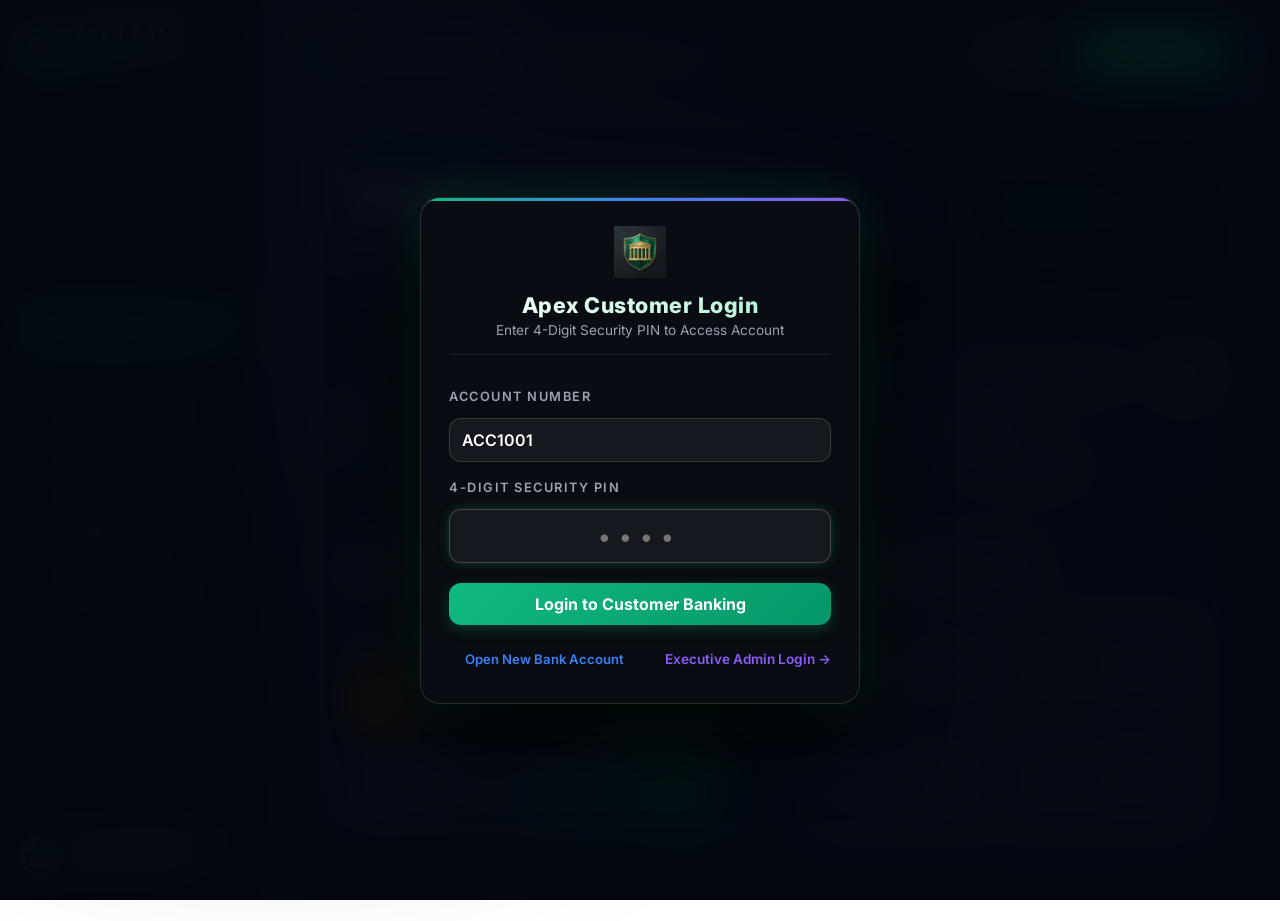
==== commit b4ab83ff: "Complete stock simulation and callback admin workflow" ====
--- a/web/index.html
+++ b/web/index.html
@@ -305,25 +305,72 @@
                     <table class="data-table">
                         <thead>
                             <tr>
-                                <th>Asset Symbol & Name</th>
-                                <th>Category</th>
-                                <th>Quantity / Units</th>
-                                <th>Avg Buy Price</th>
-                                <th>Current LTP (INR)</th>
-                                <th>Current Value</th>
-                                <th>P&L Return</th>
+                                <th>Account Number</th>
+                                <th>Customer</th>
+                                <th>Account Type</th>
+                                <th>Available Balance</th>
                                 <th>Action</th>
                             </tr>
                         </thead>
-                        <tbody id="demat-holdings-tbody">
+                        <tbody id="accounts-body">
                             <!-- Populated dynamically -->
                         </tbody>
                     </table>
                 </div>
             </section>
 
-            <!-- TAB 8: HELP & 24x7 CONTACT US (Customer Portal) -->
-            <section id="contact" class="tab-content">
+            <!-- CUSTOMER: DEMAT STOCK SIMULATOR -->
+            <section id="demat" class="tab-content customer-only-block">
+                <div class="section-header">
+                    <div>
+                        <h2>Demat & Stocks Simulator</h2>
+                        <p>Practice buying and selling simulated Indian equities and funds. Prices are illustrative only.</p>
+                    </div>
+                    <button class="btn btn-primary" onclick="openModal('invest-modal')">+ Buy Investment</button>
+                </div>
+                <div class="dashboard-grid" style="margin-bottom:20px;">
+                    <div class="glass-card">
+                        <span class="sub-text">Portfolio Value</span>
+                        <h2 id="demat-portfolio-val" style="margin:8px 0;">₹0.00</h2>
+                        <span id="demat-invested-val" class="sub-text">Invested: ₹0.00</span>
+                    </div>
+                    <div class="glass-card">
+                        <span class="sub-text">Unrealised P&amp;L</span>
+                        <h2 id="demat-unrealized-gain" style="margin:8px 0; color:#10b981;">₹0.00</h2>
+                        <span class="sub-text">Calculated from simulated market prices</span>
+                    </div>
+                    <div class="glass-card">
+                        <span class="sub-text">Available Bank Balance</span>
+                        <h2 id="demat-avail-bal" style="margin:8px 0;">₹0.00</h2>
+                        <span class="sub-text">Used for simulated orders</span>
+                    </div>
+                </div>
+                <div class="table-card">
+                    <table class="data-table">
+                        <thead><tr><th>Asset</th><th>Category</th><th>Quantity</th><th>Avg Buy</th><th>Current Price</th><th>Current Value</th><th>P&amp;L</th><th>Action</th></tr></thead>
+                        <tbody id="demat-holdings-tbody"></tbody>
+                    </table>
+                </div>
+            </section>
+
+            <!-- ADMIN: CUSTOMER CALLBACK REQUESTS -->
+            <section id="enquiries" class="tab-content admin-nav-item">
+                <div class="section-header">
+                    <div>
+                        <h2>Customer Callback Requests</h2>
+                        <p>Requests submitted from the customer Help &amp; Contact page.</p>
+                    </div>
+                </div>
+                <div class="table-card">
+                    <table class="data-table">
+                        <thead><tr><th>Reference</th><th>Submitted</th><th>Customer</th><th>Phone</th><th>Preferred Time</th><th>Topic</th><th>Status</th><th>Action</th></tr></thead>
+                        <tbody id="enquiries-tbody"></tbody>
+                    </table>
+                </div>
+            </section>
+
+            <!-- CUSTOMER: HELP & 24x7 CONTACT US -->
+            <section id="contact" class="tab-content customer-only-block">
                 <div class="section-header">
                     <div>
                         <h2>Apex Executive 24x7 Concierge & Contact Desk</h2>
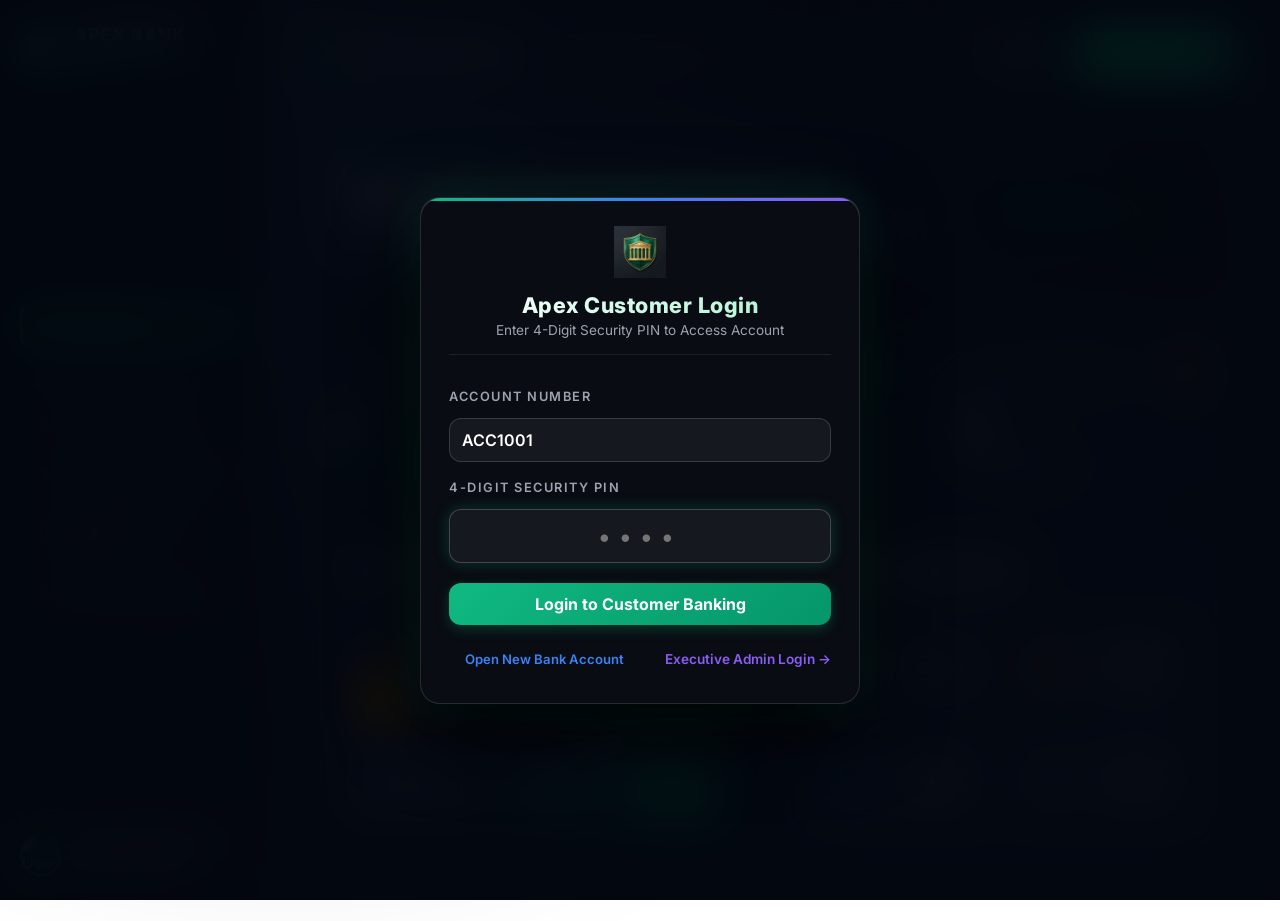
==== commit efb90c0d: "Restore missing tab sections for passbook, loans, spendings graph, demat, and enquiries while keepin" ====
--- a/web/index.html
+++ b/web/index.html
@@ -22,8 +22,6 @@
                 </div>
                 <button class="sidebar-close-btn" onclick="toggleMobileSidebar()">&times;</button>
             </div>
-
-
 
             <!-- Sidebar Navigation Menu -->
             <nav class="nav-menu">
@@ -108,7 +106,7 @@
                 <!-- Autocomplete Trie Search Bar -->
                 <div class="search-bar admin-nav-item" style="position:relative;">
                     <svg class="search-icon" width="16" height="16" viewBox="0 0 24 24" fill="none" stroke="currentColor" stroke-width="2"><circle cx="11" cy="11" r="8"></circle><line x1="21" y1="21" x2="16.65" y2="16.65"></line></svg>
-                    <input type="text" id="search-input" placeholder="Search customer " onkeyup="handleSearchAutocomplete(this.value)">
+                    <input type="text" id="search-input" placeholder="Search customer" onkeyup="handleSearchAutocomplete(this.value)">
                     <div id="autocomplete-box" class="autocomplete-dropdown" style="display:none;"></div>
                 </div>
 
@@ -161,7 +159,7 @@
                         </div>
                         <h2 id="total-accounts-val">0</h2>
                         <div class="stat-footer positive">
-                            <span>↑ 100% Core Capacity</span>
+                            <span>Total Core Capacity</span>
                         </div>
                     </div>
 
@@ -176,7 +174,7 @@
                         </div>
                         <h2 id="total-capital-val">₹0.00</h2>
                         <div class="stat-footer positive">
-                            <span>↑ RBI Verified Asset Ledger</span>
+                            <span>RBI Verified Asset Ledger</span>
                         </div>
                     </div>
 
@@ -204,7 +202,7 @@
                                 <span class="sub-text">Active Domestic & International Card</span>
                             </div>
                             <button id="card-lock-btn" class="btn-sm btn-secondary customer-only-inline" onclick="toggleCardLock()">
-                                 Lock Card
+                                Lock Card
                             </button>
                         </div>
                         <div class="credit-card" id="credit-card-element">
@@ -305,11 +303,11 @@
                     <table class="data-table">
                         <thead>
                             <tr>
-                                <th>Account Number</th>
-                                <th>Customer</th>
-                                <th>Account Type</th>
-                                <th>Available Balance</th>
-                                <th>Action</th>
+                                <th>Account & Customer</th>
+                                <th>Holder Name</th>
+                                <th>Category</th>
+                                <th>Balance (INR)</th>
+                                <th>Operations</th>
                             </tr>
                         </thead>
                         <tbody id="accounts-body">
@@ -319,58 +317,369 @@
                 </div>
             </section>
 
-            <!-- CUSTOMER: DEMAT STOCK SIMULATOR -->
-            <section id="demat" class="tab-content customer-only-block">
+            <!-- TAB 3: TRANSACTIONS HISTORY -->
+            <section id="transactions" class="tab-content">
                 <div class="section-header">
                     <div>
-                        <h2>Demat & Stocks Simulator</h2>
-                        <p>Practice buying and selling simulated Indian equities and funds. Prices are illustrative only.</p>
-                    </div>
-                    <button class="btn btn-primary" onclick="openModal('invest-modal')">+ Buy Investment</button>
-                </div>
-                <div class="dashboard-grid" style="margin-bottom:20px;">
-                    <div class="glass-card">
-                        <span class="sub-text">Portfolio Value</span>
-                        <h2 id="demat-portfolio-val" style="margin:8px 0;">₹0.00</h2>
-                        <span id="demat-invested-val" class="sub-text">Invested: ₹0.00</span>
-                    </div>
-                    <div class="glass-card">
-                        <span class="sub-text">Unrealised P&amp;L</span>
-                        <h2 id="demat-unrealized-gain" style="margin:8px 0; color:#10b981;">₹0.00</h2>
-                        <span class="sub-text">Calculated from simulated market prices</span>
-                    </div>
-                    <div class="glass-card">
-                        <span class="sub-text">Available Bank Balance</span>
-                        <h2 id="demat-avail-bal" style="margin:8px 0;">₹0.00</h2>
-                        <span class="sub-text">Used for simulated orders</span>
-                    </div>
-                </div>
+                        <h2 id="tx-page-title">My Digital Passbook</h2>
+                        <p id="tx-page-desc">Personal transaction ledger statement for Account #ACC1001.</p>
+                    </div>
+                    <div style="display:flex; gap:10px;">
+                        <button class="btn btn-secondary btn-sm" onclick="exportPassbookCSV()">
+                            <svg width="14" height="14" viewBox="0 0 24 24" fill="none" stroke="currentColor" stroke-width="2"><path d="M21 15v4a2 2 0 0 1-2 2H5a2 2 0 0 1-2-2v-4"></path><polyline points="7 10 12 15 17 10"></polyline><line x1="12" y1="15" x2="12" y2="3"></line></svg>
+                            Export CSV
+                        </button>
+                    </div>
+                </div>
+
                 <div class="table-card">
                     <table class="data-table">
-                        <thead><tr><th>Asset</th><th>Category</th><th>Quantity</th><th>Avg Buy</th><th>Current Price</th><th>Current Value</th><th>P&amp;L</th><th>Action</th></tr></thead>
-                        <tbody id="demat-holdings-tbody"></tbody>
+                        <thead>
+                            <tr>
+                                <th>Transaction Ref</th>
+                                <th>Timestamp</th>
+                                <th>Account</th>
+                                <th>Type</th>
+                                <th>Amount (INR)</th>
+                                <th>Balance After</th>
+                                <th>Remarks & Details</th>
+                            </tr>
+                        </thead>
+                        <tbody id="transactions-body">
+                            <!-- Populated dynamically -->
+                        </tbody>
                     </table>
                 </div>
             </section>
 
-            <!-- ADMIN: CUSTOMER CALLBACK REQUESTS -->
-            <section id="enquiries" class="tab-content admin-nav-item">
+            <!-- TAB 4: LOANS & PRIORITY QUEUE -->
+            <section id="loans" class="tab-content">
                 <div class="section-header">
                     <div>
-                        <h2>Customer Callback Requests</h2>
-                        <p>Requests submitted from the customer Help &amp; Contact page.</p>
-                    </div>
-                </div>
+                        <h2>Loan Applications</h2>
+                        <p>Applications (Emergency & Senior Citizen loans processed first).</p>
+                    </div>
+                </div>
+
+                <div class="dashboard-grid">
+                    <!-- CUSTOMER LEFT CARD: Apply for Bank Loan (1 Bid Limit) -->
+                    <div class="glass-card customer-only-block">
+                        <div class="card-title-header">
+                            <h3>Apply for Bank Loan</h3>
+                            <span class="sub-text">Emergency, Senior Citizen, Education & Personal Loans (1 Bid Limit)</span>
+                        </div>
+                        <div id="customer-loan-bid-form-container">
+                            <form onsubmit="handleApplyLoanSubmit(event)">
+                                <div class="form-group">
+                                    <label>Applicant Name</label>
+                                    <input type="text" id="loan-name-input" required value="Hardik Verma" readonly style="background:rgba(255,255,255,0.05); color:#10b981; font-weight:700; cursor:not-allowed;">
+                                </div>
+                                <div class="form-row">
+                                    <div class="form-group">
+                                        <label>Account Number</label>
+                                        <input type="text" id="loan-acc-input" required value="ACC1001" readonly style="background:rgba(255,255,255,0.05); color:#10b981; font-weight:700; cursor:not-allowed;">
+                                    </div>
+                                    <div class="form-group">
+                                        <label>Loan Category</label>
+                                        <select id="loan-type-select">
+                                            <option value="EMERGENCY">Emergency Loan (Priority 10 - HIGH)</option>
+                                            <option value="SENIOR_CITIZEN">Senior Citizen Loan (Priority 9 - HIGH)</option>
+                                            <option value="EDUCATION">Education Loan (Priority 7 - MEDIUM)</option>
+                                            <option value="PERSONAL">Personal Loan (Priority 5 - LOW)</option>
+                                        </select>
+                                    </div>
+                                </div>
+                                <div class="form-group">
+                                    <label>Loan Amount (₹)</label>
+                                    <input type="number" id="loan-amount-input" required value="500000.00">
+                                </div>
+                                <button type="submit" class="btn btn-primary" style="width:100%;">Submit Loan Bid</button>
+                            </form>
+                        </div>
+                        <div id="customer-loan-bid-active-notice" style="display:none; padding:20px; background:rgba(16,185,129,0.08); border:1px solid #10b981; border-radius:14px;">
+                            <h4 style="color:#10b981; margin-bottom:6px; font-size:1rem; font-weight:800;">Active Loan Application Registered</h4>
+                            <p style="font-size:0.85rem; color:#9ca3af; margin:0;">You have already submitted a loan application. Bidding is restricted to <strong>1 active application</strong> at a time per customer account. Please await Executive Admin review.</p>
+                        </div>
+                    </div>
+
+                    <!-- ADMIN LEFT CARD: History of Accepted / Approved Loans -->
+                    <div class="glass-card admin-only-block" style="display:none;">
+                        <div class="card-title-header">
+                            <h3 style="color:#8b5cf6;">Accepted Loans History</h3>
+                            <span class="sub-text">Complete Record of Executive Approved & Disbursed Loans</span>
+                        </div>
+                        <div id="admin-accepted-loans-list" style="display:flex; flex-direction:column; gap:12px; max-height:340px; overflow-y:auto;">
+                            <!-- Populated dynamically -->
+                        </div>
+                    </div>
+
+                    <!-- CUSTOMER RIGHT CARD: My Pending Loan Application -->
+                    <div class="glass-card customer-only-block">
+                        <div class="card-title-header">
+                            <h3>My Pending Application</h3>
+                            <span class="sub-text">Live Priority Queue Ranking & Review Status</span>
+                        </div>
+                        <div id="customer-pending-loan-display" style="display:flex; flex-direction:column; gap:12px;">
+                            <!-- Populated dynamically -->
+                        </div>
+                    </div>
+
+                    <!-- ADMIN RIGHT CARD: Pending Loan Applications Queue -->
+                    <div class="glass-card admin-only-block" style="display:none;">
+                        <div class="card-title-header" style="display:flex; justify-content:space-between; align-items:center;">
+                            <div>
+                                <h3>Pending Loan Applications Queue</h3>
+                                <span class="sub-text">Priority Queue Order</span>
+                            </div>
+                            <button class="btn btn-success btn-sm" onclick="approveHighestLoan()">Approve Highest Priority</button>
+                        </div>
+                        <div id="loans-queue-list" style="display:flex; flex-direction:column; gap:12px; max-height:320px; overflow-y:auto;">
+                            <!-- Populated dynamically -->
+                        </div>
+                    </div>
+                </div>
+            </section>
+
+            <!-- TAB 5: CONCIERGE DESK (Admin Portal Only) -->
+            <section id="queues" class="tab-content admin-nav-item">
+                <div class="section-header">
+                    <div>
+                        <h2>VIP Concierge & Support Service Desk</h2>
+                        <p>Manage customer service queues and priority VIP client requests.</p>
+                    </div>
+                </div>
+
+                <div class="dashboard-grid">
+                    <!-- Standard Service Queue -->
+                    <div class="glass-card">
+                        <div class="card-icon-header">
+                            <div class="header-icon-box blue">
+                                <svg width="20" height="20" viewBox="0 0 24 24" fill="none" stroke="currentColor" stroke-width="2"><rect x="2" y="3" width="20" height="14" rx="2"></rect><line x1="8" y1="21" x2="16" y2="21"></line><line x1="12" y1="17" x2="12" y2="21"></line></svg>
+                            </div>
+                            <h3>Standard Service Desk</h3>
+                        </div>
+                        <p class="section-desc">First-Come, First-Served customer support handling.</p>
+
+                        <div class="form-group">
+                            <label>Customer Inquiry Details</label>
+                            <input type="text" id="teller-inquiry-input" placeholder="e.g. Passbook update / Card re-issue">
+                        </div>
+                        <div class="button-group">
+                            <button class="btn btn-primary" onclick="enqueueTeller()">Submit Inquiry</button>
+                            <button class="btn btn-secondary" onclick="dequeueTeller()">Process Next</button>
+                        </div>
+                    </div>
+
+                    <!-- VIP Priority Queue -->
+                    <div class="glass-card vip-border">
+                        <div class="card-icon-header">
+                            <div class="header-icon-box gold">
+                                <svg width="20" height="20" viewBox="0 0 24 24" fill="none" stroke="currentColor" stroke-width="2"><path d="M12 2l3.09 6.26L22 9.27l-5 4.87 1.18 6.88L12 17.77l-6.18 3.25L7 14.14 2 9.27l6.91-1.01L12 2z"></path></svg>
+                            </div>
+                            <h3>VIP Priority Service Desk</h3>
+                        </div>
+                        <p class="section-desc">Priority score-based handling for executive high-net-worth clients.</p>
+
+                        <div class="form-group">
+                            <label>VIP Client Name</label>
+                            <input type="text" id="vip-name-input" placeholder="e.g. Sarah Jenkins">
+                        </div>
+                        <div class="form-row">
+                            <div class="form-group">
+                                <label>Service Category</label>
+                                <select id="vip-type-select">
+                                    <option value="Wealth Management">Wealth Management</option>
+                                    <option value="Corporate Credit">Corporate Credit</option>
+                                    <option value="International Wire">International Wire</option>
+                                </select>
+                            </div>
+                            <div class="form-group">
+                                <label>Priority Score (1-10)</label>
+                                <input type="number" id="vip-prio-input" min="1" max="10" value="9">
+                            </div>
+                        </div>
+                        <div class="button-group">
+                            <button class="btn btn-gold" onclick="enqueueVip()">Add VIP</button>
+                            <button class="btn btn-secondary" onclick="dequeueVip()">Serve Highest</button>
+                        </div>
+                    </div>
+                </div>
+            </section>
+
+            <!-- TAB 6: AUDIT LOGS & GRAPH FRAUD CHECK (Admin Portal Only) -->
+            <section id="audit" class="tab-content admin-nav-item">
+                <div class="section-header">
+                    <div>
+                        <h2>Security Ledger & Graph Fraud Monitoring</h2>
+                        <p>Continuous audit logging and DFS Graph cycle detection for money laundering / fraud rings.</p>
+                    </div>
+                    <div style="display:flex; gap:10px;">
+                        <button class="btn btn-warning" onclick="checkFraudCycle()">
+                            DFS Fraud Check
+                        </button>
+                        <button class="btn btn-secondary" onclick="runAutomatedTests()">
+                            <svg width="14" height="14" viewBox="0 0 24 24" fill="none" stroke="currentColor" stroke-width="2"><path d="M14.7 6.3a1 1 0 0 0 0 1.4l1.6 1.6a1 1 0 0 0 1.4 0l3.77-3.77a6 6 0 0 1-7.94 7.94l-6.91 6.91a2.12 2.12 0 0 1-3-3l6.91-6.91a6 6 0 0 1 7.94-7.94l-3.76 3.76z"></path></svg>
+                            Diagnostics
+                        </button>
+                    </div>
+                </div>
+
+                <div class="console-card">
+                    <div class="console-header">
+                        <div class="console-title">AUDIT_LOG_CONSOLE (Circular Buffer Capacity: 50)</div>
+                    </div>
+                    <div id="log-console" class="console-body">
+                        <!-- Populated dynamically -->
+                    </div>
+                </div>
+            </section>
+
+            <!-- TAB 7: SPENDINGS GRAPH & CATEGORY ANALYTICS (Customer Portal) -->
+            <section id="spendings" class="tab-content">
+                <div class="section-header">
+                    <div>
+                        <h2>Spendings Graph & Financial Health</h2>
+                        <p>Visual monthly expense breakdown, budget health score, and category distribution.</p>
+                    </div>
+                </div>
+
+                <div class="dashboard-grid">
+                    <!-- Left: Category Visual Progress Bars -->
+                    <div class="glass-card">
+                        <div class="card-title-header">
+                            <h3>Monthly Expense Distribution</h3>
+                            <span class="sub-text">Category breakdown for Account #ACC1001</span>
+                        </div>
+                        <div style="display:flex; flex-direction:column; gap:16px; margin-top:14px;">
+                            <div>
+                                <div style="display:flex; justify-content:space-between; margin-bottom:6px; font-size:0.88rem;">
+                                    <span>Utility Bills & Mobile Recharge</span>
+                                    <strong style="color:#f59e0b;">₹3,450.00 (35%)</strong>
+                                </div>
+                                <div style="background:rgba(255,255,255,0.08); height:10px; border-radius:6px; overflow:hidden;">
+                                    <div style="width:35%; height:100%; background:linear-gradient(90deg, #f59e0b, #d97706); border-radius:6px;"></div>
+                                </div>
+                            </div>
+
+                            <div>
+                                <div style="display:flex; justify-content:space-between; margin-bottom:6px; font-size:0.88rem;">
+                                    <span>UPI & Inter-bank Transfers</span>
+                                    <strong style="color:#3b82f6;">₹4,200.00 (42%)</strong>
+                                </div>
+                                <div style="background:rgba(255,255,255,0.08); height:10px; border-radius:6px; overflow:hidden;">
+                                    <div style="width:42%; height:100%; background:linear-gradient(90deg, #3b82f6, #1d4ed8); border-radius:6px;"></div>
+                                </div>
+                            </div>
+
+                            <div>
+                                <div style="display:flex; justify-content:space-between; margin-bottom:6px; font-size:0.88rem;">
+                                    <span>Cash Withdrawals & POS</span>
+                                    <strong style="color:#ef4444;">₹1,500.00 (15%)</strong>
+                                </div>
+                                <div style="background:rgba(255,255,255,0.08); height:10px; border-radius:6px; overflow:hidden;">
+                                    <div style="width:15%; height:100%; background:linear-gradient(90deg, #ef4444, #b91c1c); border-radius:6px;"></div>
+                                </div>
+                            </div>
+
+                            <div>
+                                <div style="display:flex; justify-content:space-between; margin-bottom:6px; font-size:0.88rem;">
+                                    <span>Stock & Mutual Fund Investments</span>
+                                    <strong style="color:#10b981;">₹800.00 (8%)</strong>
+                                </div>
+                                <div style="background:rgba(255,255,255,0.08); height:10px; border-radius:6px; overflow:hidden;">
+                                    <div style="width:8%; height:100%; background:linear-gradient(90deg, #10b981, #059669); border-radius:6px;"></div>
+                                </div>
+                            </div>
+                        </div>
+                    </div>
+
+                    <!-- Right: Financial Health & Budgeting Overview -->
+                    <div class="glass-card">
+                        <div class="card-title-header">
+                            <h3>Budget Health Score</h3>
+                            <span class="sub-text">AI Powered Spending & Savings Rate Analyzer</span>
+                        </div>
+                        <div style="text-align:center; padding:15px 0;">
+                            <div style="width:110px; height:110px; border-radius:50%; background:radial-gradient(circle, rgba(16,185,129,0.15) 0%, rgba(0,0,0,0.8) 100%); border:4px solid #10b981; display:flex; align-items:center; justify-content:center; flex-direction:column; margin:0 auto 14px; box-shadow: 0 0 20px rgba(16,185,129,0.3);">
+                                <span style="font-size:2rem; font-weight:800; color:#10b981;">88</span>
+                                <span style="font-size:0.65rem; color:#9ca3af; text-transform:uppercase;">EXCELLENT</span>
+                            </div>
+                            <h4 style="color:#fff; margin-bottom:6px;">Smart Financial Status</h4>
+                            <p style="font-size:0.82rem; color:#9ca3af; max-width:280px; margin:0 auto 16px;">Your monthly savings rate is <strong>+64.5%</strong>. Spending velocity is well controlled with zero overdraft risk.</p>
+                            <div style="display:flex; justify-content:center; gap:10px;">
+                                <button class="btn btn-secondary btn-sm" onclick="exportPassbookCSV()">Export Report</button>
+                                <button class="btn btn-primary btn-sm" onclick="showTab('transactions')">View Passbook</button>
+                            </div>
+                        </div>
+                    </div>
+                </div>
+            </section>
+
+            <!-- TAB 8: DEMAT & WEALTH INVESTMENTS (Customer Portal) -->
+            <section id="demat" class="tab-content">
+                <div class="section-header">
+                    <div>
+                        <h2>Apex Demat & Wealth Investments</h2>
+                        <p>Invest directly in Indian Equities, Nifty 50 Index Funds, and Sovereign Gold Bonds.</p>
+                    </div>
+                    <div style="background:rgba(16,185,129,0.1); border:1px solid #10b981; padding:8px 16px; border-radius:10px;">
+                        <span style="font-size:0.75rem; color:#9ca3af; display:block;">DEMAT ACCOUNT NO</span>
+                        <strong style="color:#10b981; font-size:0.95rem;">IN300129-881920</strong>
+                    </div>
+                </div>
+
+                <div class="stats-grid" style="grid-template-columns: repeat(3, 1fr); margin-bottom:20px;">
+                    <div class="stat-card">
+                        <div class="stat-header">
+                            <span>Total Portfolio Value</span>
+                        </div>
+                        <h2 id="demat-portfolio-val" style="color:#fff;">₹2,24,850.00</h2>
+                        <div id="demat-invested-val" class="stat-footer positive">↑ Invested: ₹2,00,000.00</div>
+                    </div>
+                    <div class="stat-card">
+                        <div class="stat-header">
+                            <span>Unrealized Gain / P&L</span>
+                        </div>
+                        <h2 id="demat-unrealized-gain" style="color:#10b981;">+₹24,850.00 (+12.42%)</h2>
+                        <div class="stat-footer positive">Total Return</div>
+                    </div>
+                    <div class="stat-card">
+                        <div class="stat-header">
+                            <span>Available Cash for Trading</span>
+                        </div>
+                        <h2 id="demat-avail-bal" style="color:#3b82f6;">₹1,50,450.00</h2>
+                        <div class="stat-footer neutral">Linked to Account ACC1001</div>
+                    </div>
+                </div>
+
+                <!-- Investment Assets List -->
                 <div class="table-card">
+                    <div style="padding:16px 20px; border-bottom:1px solid var(--border-color); display:flex; justify-content:space-between; align-items:center;">
+                        <h3 style="margin:0; font-size:1.1rem; color:#fff;">Active Investment Holdings</h3>
+                        <button class="btn btn-primary btn-sm" onclick="openModal('invest-modal')">Buy New Mutual Fund / Stock</button>
+                    </div>
                     <table class="data-table">
-                        <thead><tr><th>Reference</th><th>Submitted</th><th>Customer</th><th>Phone</th><th>Preferred Time</th><th>Topic</th><th>Status</th><th>Action</th></tr></thead>
-                        <tbody id="enquiries-tbody"></tbody>
+                        <thead>
+                            <tr>
+                                <th>Asset Symbol & Name</th>
+                                <th>Category</th>
+                                <th>Quantity / Units</th>
+                                <th>Avg Buy Price</th>
+                                <th>Current LTP (INR)</th>
+                                <th>Current Value</th>
+                                <th>P&L Return</th>
+                                <th>Action</th>
+                            </tr>
+                        </thead>
+                        <tbody id="demat-holdings-tbody">
+                            <!-- Populated dynamically -->
+                        </tbody>
                     </table>
                 </div>
             </section>
 
-            <!-- CUSTOMER: HELP & 24x7 CONTACT US -->
-            <section id="contact" class="tab-content customer-only-block">
+            <!-- TAB 9: HELP & 24x7 CONTACT US (Customer Portal) -->
+            <section id="contact" class="tab-content">
                 <div class="section-header">
                     <div>
                         <h2>Apex Executive 24x7 Concierge & Contact Desk</h2>
@@ -444,6 +753,36 @@
                             <button type="submit" class="btn btn-primary" style="width:100%;">Request Instant Callback</button>
                         </form>
                     </div>
+                </div>
+            </section>
+
+            <!-- TAB 10: CUSTOMER SUPPORT ENQUIRIES (Admin Portal Only) -->
+            <section id="enquiries" class="tab-content admin-nav-item">
+                <div class="section-header">
+                    <div>
+                        <h2>Customer Support Enquiries & Callbacks</h2>
+                        <p>Real-time list of priority advisor callback requests submitted by customers.</p>
+                    </div>
+                </div>
+
+                <div class="table-card">
+                    <table class="data-table">
+                        <thead>
+                            <tr>
+                                <th>Enquiry Ref ID</th>
+                                <th>Date & Time</th>
+                                <th>Customer Name</th>
+                                <th>Mobile Number</th>
+                                <th>Preferred Time Slot</th>
+                                <th>Subject / Query</th>
+                                <th>Status</th>
+                                <th>Action</th>
+                            </tr>
+                        </thead>
+                        <tbody id="enquiries-tbody">
+                            <!-- Populated dynamically -->
+                        </tbody>
+                    </table>
                 </div>
             </section>
         </main>
@@ -791,6 +1130,8 @@
                 <button type="button" class="btn btn-primary" onclick="window.print()">Print Receipt</button>
             </div>
         </div>
+    </div>
+
     <!-- MODAL: DEMAT MUTUAL FUND / STOCK INVESTMENT -->
     <div id="invest-modal" class="modal-overlay">
         <div class="modal-card">
@@ -831,7 +1172,6 @@
         </div>
     </div>
 
-    
     <!-- MODAL: DEMAT REDEMPTION / SELL ASSET -->
     <div id="sell-modal" class="modal-overlay">
         <div class="modal-card">
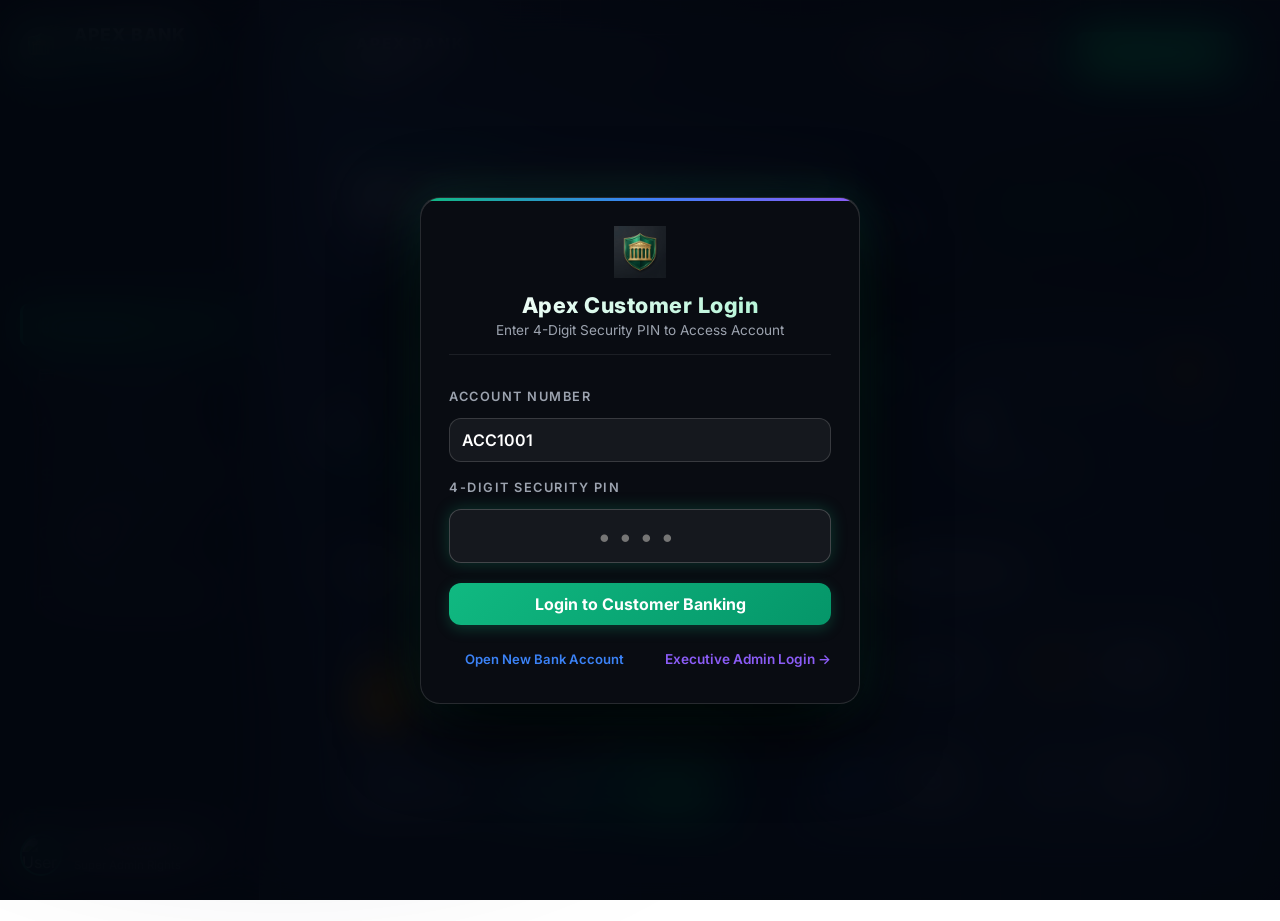
==== commit fa47b4e1: "Fix login page authentication state persistence, navigation links, and role switcher buttons" ====
--- a/web/index.html
+++ b/web/index.html
@@ -101,6 +101,10 @@
                         <img src="assets/logo.png" class="brand-logo-img" alt="Apex Bank Logo">
                         <span class="top-brand-title">APEX BANK INDIA</span>
                     </div>
+                    <div class="role-switcher-box" style="display:flex; align-items:center; background:rgba(255,255,255,0.05); padding:3px; border-radius:20px; border:1px solid rgba(255,255,255,0.1); margin-left:16px;">
+                        <button id="role-btn-customer" class="role-pill-btn active customer" onclick="switchPortalRole('customer')">Customer Portal</button>
+                        <button id="role-btn-admin" class="role-pill-btn admin" onclick="switchPortalRole('admin')">Executive Admin</button>
+                    </div>
                 </div>
 
                 <!-- Autocomplete Trie Search Bar -->
@@ -111,6 +115,10 @@
                 </div>
 
                 <div class="nav-actions">
+                    <button class="btn btn-secondary" onclick="logoutUser()" style="display:flex; align-items:center; gap:6px;">
+                        <svg width="14" height="14" viewBox="0 0 24 24" fill="none" stroke="currentColor" stroke-width="2"><path d="M9 21H5a2 2 0 0 1-2-2V5a2 2 0 0 1 2-2h4"></path><polyline points="16 17 21 12 16 7"></polyline><line x1="21" y1="12" x2="9" y2="12"></line></svg>
+                        <span>Logout</span>
+                    </button>
                     <button class="btn btn-secondary admin-nav-item" onclick="triggerUndo()">
                         <svg width="14" height="14" viewBox="0 0 24 24" fill="none" stroke="currentColor" stroke-width="2"><polyline points="1 4 1 10 7 10"></polyline><path d="M3.51 15a9 9 0 1 0 2.13-9.36L1 10"></path></svg>
                         <span>Undo</span>
@@ -1032,7 +1040,7 @@
                     <button type="submit" class="btn btn-primary" style="width: 100%; padding: 14px; font-size: 1rem; font-weight: 700; border-radius: 12px; background: linear-gradient(135deg, #10b981 0%, #059669 100%);">Login to Customer Banking</button>
                     <div style="display: flex; justify-content: space-between; align-items: center; width: 100%; margin-top: 6px; font-size: 0.85rem;">
                         <button type="button" class="btn-text-action" onclick="openNewAccountFromLoginPage()" style="background:none; border:none; color:#3b82f6; cursor:pointer; font-weight:600;">Open New Bank Account</button>
-                        <a href="/#admin" onclick="navigateToAdminLogin(event)" class="admin-login-link" style="color:#8b5cf6; font-weight:600; text-decoration:none;">Executive Admin Login &rarr;</a>
+                        <a href="javascript:void(0)" onclick="navigateToAdminLogin(event)" class="admin-login-link" style="color:#8b5cf6; font-weight:600; text-decoration:none;">Executive Admin Login &rarr;</a>
                     </div>
                 </div>
             </form>
@@ -1059,7 +1067,7 @@
                 <div class="modal-footer" style="flex-direction: column; gap: 12px; border-top: none; padding-top: 0;">
                     <button type="submit" class="btn btn-primary" style="width: 100%; padding: 14px; font-size: 1rem; font-weight: 700; border-radius: 12px; background: linear-gradient(135deg, #8b5cf6 0%, #7c3aed 100%);">Unlock Executive Admin Portal</button>
                     <div style="text-align: center; width: 100%; margin-top: 6px;">
-                        <a href="/" onclick="navigateToCustomerLogin(event)" class="admin-login-link" style="color:#9ca3af; font-weight:600; text-decoration:none;">&larr; Back to Customer Portal</a>
+                        <a href="javascript:void(0)" onclick="navigateToCustomerLogin(event)" class="admin-login-link" style="color:#9ca3af; font-weight:600; text-decoration:none;">&larr; Back to Customer Portal</a>
                     </div>
                 </div>
             </form>
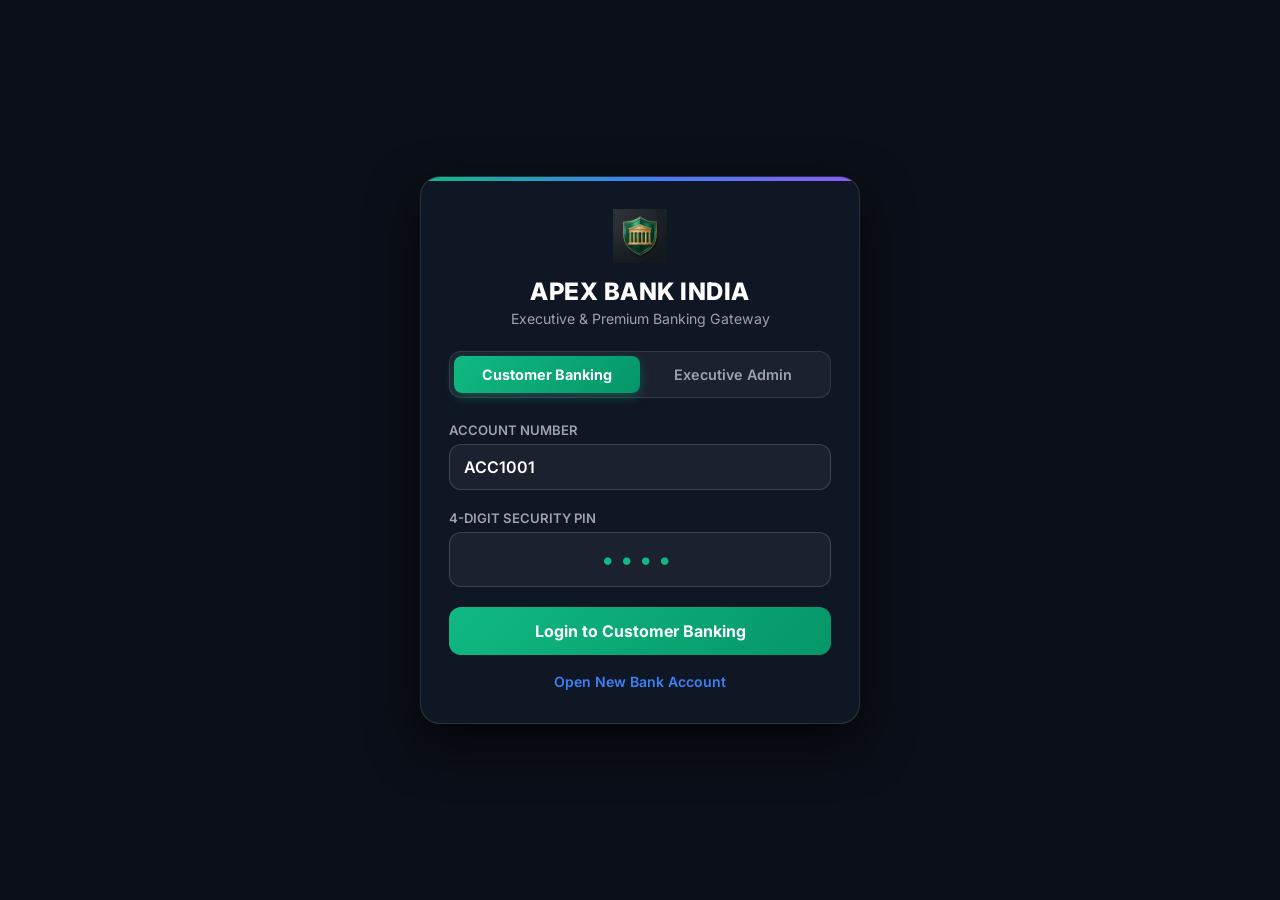
==== commit f8de2c70: "Construct dedicated glassmorphism login page view with tabbed Customer & Executive Admin forms and p" ====
--- a/web/index.html
+++ b/web/index.html
@@ -6,12 +6,177 @@
     <title>Apex Bank India | Executive & Premium Customer Portal</title>
     <link rel="stylesheet" href="css/style.css?v=7.0">
     <link href="https://fonts.googleapis.com/css2?family=Inter:wght@300;400;500;600;700;800&display=swap" rel="stylesheet">
+    <style>
+        /* Standalone Dedicated Login Screen Styles */
+        #login-screen {
+            position: fixed;
+            inset: 0;
+            z-index: 999999;
+            background: #0b0f19;
+            display: flex;
+            align-items: center;
+            justify-content: center;
+            padding: 20px;
+            overflow-y: auto;
+        }
+        .login-card-container {
+            width: 100%;
+            max-width: 440px;
+            background: rgba(17, 24, 39, 0.85);
+            backdrop-filter: blur(16px);
+            border: 1px solid rgba(255, 255, 255, 0.12);
+            border-radius: 20px;
+            padding: 32px 28px;
+            box-shadow: 0 20px 50px rgba(0, 0, 0, 0.7);
+        }
+        .login-brand-header {
+            text-align: center;
+            margin-bottom: 24px;
+        }
+        .login-brand-header img {
+            height: 54px;
+            margin-bottom: 10px;
+        }
+        .login-brand-header h2 {
+            font-size: 1.5rem;
+            font-weight: 800;
+            color: #fff;
+            margin: 0;
+            letter-spacing: 0.5px;
+        }
+        .login-brand-header p {
+            color: #9ca3af;
+            font-size: 0.88rem;
+            margin-top: 4px;
+        }
+        .login-tab-switcher {
+            display: flex;
+            background: rgba(255, 255, 255, 0.05);
+            padding: 4px;
+            border-radius: 12px;
+            border: 1px solid rgba(255, 255, 255, 0.1);
+            margin-bottom: 24px;
+        }
+        .login-tab-btn {
+            flex: 1;
+            padding: 10px 14px;
+            background: transparent;
+            border: none;
+            color: #9ca3af;
+            font-weight: 600;
+            font-size: 0.9rem;
+            border-radius: 8px;
+            cursor: pointer;
+            transition: all 0.2s ease;
+        }
+        .login-tab-btn.active.cust {
+            background: linear-gradient(135deg, #10b981 0%, #059669 100%);
+            color: #fff;
+            font-weight: 700;
+            box-shadow: 0 4px 12px rgba(16, 185, 129, 0.3);
+        }
+        .login-tab-btn.active.adm {
+            background: linear-gradient(135deg, #8b5cf6 0%, #7c3aed 100%);
+            color: #fff;
+            font-weight: 700;
+            box-shadow: 0 4px 12px rgba(139, 92, 246, 0.3);
+        }
+        .login-form-group {
+            margin-bottom: 20px;
+        }
+        .login-form-group label {
+            display: block;
+            font-size: 0.82rem;
+            color: #9ca3af;
+            margin-bottom: 6px;
+            font-weight: 600;
+            text-transform: uppercase;
+        }
+        .login-form-group input {
+            width: 100%;
+            padding: 12px 14px;
+            background: rgba(255, 255, 255, 0.05);
+            border: 1px solid rgba(255, 255, 255, 0.15);
+            border-radius: 12px;
+            color: #fff;
+            font-size: 1rem;
+            font-weight: 600;
+            outline: none;
+            transition: border-color 0.2s;
+        }
+        .login-form-group input:focus {
+            border-color: #10b981;
+        }
+        .login-submit-btn {
+            width: 100%;
+            padding: 14px;
+            font-size: 1rem;
+            font-weight: 700;
+            border-radius: 12px;
+            border: none;
+            cursor: pointer;
+            transition: transform 0.1s;
+        }
+        .login-submit-btn:active {
+            transform: scale(0.98);
+        }
+        .login-submit-btn.cust-btn {
+            background: linear-gradient(135deg, #10b981 0%, #059669 100%);
+            color: #fff;
+        }
+        .login-submit-btn.adm-btn {
+            background: linear-gradient(135deg, #8b5cf6 0%, #7c3aed 100%);
+            color: #fff;
+        }
+    </style>
 </head>
 <body class="role-customer">
     <div class="bg-glow"></div>
     <div class="bg-grid-overlay"></div>
 
-    <div class="app-container">
+    <!-- DEDICATED NEW LOGIN SCREEN VIEW -->
+    <div id="login-screen">
+        <div class="login-card-container">
+            <div class="login-brand-header">
+                <img src="assets/logo.png" alt="Apex Bank Logo">
+                <h2>APEX BANK INDIA</h2>
+                <p id="login-subtitle-desc">Executive & Premium Banking Gateway</p>
+            </div>
+
+            <div class="login-tab-switcher">
+                <button type="button" id="tab-btn-customer" class="login-tab-btn active cust" onclick="switchLoginTab('customer')">Customer Banking</button>
+                <button type="button" id="tab-btn-admin" class="login-tab-btn adm" onclick="switchLoginTab('admin')">Executive Admin</button>
+            </div>
+
+            <!-- Customer Login Form -->
+            <form id="customer-login-form" onsubmit="processCustomerLogin(event)">
+                <div class="login-form-group">
+                    <label>Account Number</label>
+                    <input type="text" id="customer-page-acc-input" required placeholder="Account Number (e.g. ACC1001)" value="ACC1001" autocomplete="off">
+                </div>
+                <div class="login-form-group">
+                    <label>4-Digit Security PIN</label>
+                    <input type="password" id="customer-page-pin-input" maxlength="4" required placeholder="••••" value="1234" autocomplete="off" style="text-align:center; font-size:1.5rem; letter-spacing:8px; color:#10b981;">
+                </div>
+                <button type="submit" class="login-submit-btn cust-btn">Login to Customer Banking</button>
+                <div style="text-align:center; margin-top:16px;">
+                    <button type="button" onclick="openNewAccountFromLoginPage()" style="background:none; border:none; color:#3b82f6; cursor:pointer; font-weight:600; font-size:0.88rem;">Open New Bank Account</button>
+                </div>
+            </form>
+
+            <!-- Admin Login Form -->
+            <form id="admin-login-form" onsubmit="processAdminLogin(event)" style="display:none;">
+                <div class="login-form-group">
+                    <label>Executive Security Passcode</label>
+                    <input type="password" id="admin-page-passcode-input" maxlength="4" required placeholder="••••" value="1234" autocomplete="off" style="text-align:center; font-size:1.5rem; letter-spacing:8px; color:#8b5cf6; border-color:rgba(139,92,246,0.4);">
+                </div>
+                <button type="submit" class="login-submit-btn adm-btn">Unlock Executive Admin Portal</button>
+            </form>
+        </div>
+    </div>
+
+    <!-- MAIN BANKING PORTAL APP CONTAINER -->
+    <div class="app-container" style="display:none;">
         <!-- Sidebar Navigation (Drawer on Mobile) -->
         <aside class="sidebar">
             <div class="brand">
@@ -1015,65 +1180,6 @@
         </div>
     </div>
 
-    <!-- MODAL: CUSTOMER LOGIN GATEWAY -->
-    <div id="customer-login-modal" class="modal-overlay" style="display: flex; z-index: 100000;">
-        <div class="modal-card" style="max-width: 440px;">
-            <div class="modal-header" style="text-align: center; display: block; border-bottom: 1px solid rgba(255, 255, 255, 0.08); padding-bottom: 16px;">
-                <div style="margin-bottom: 10px;">
-                    <img src="assets/logo.png" style="height: 52px;" alt="Apex Bank Emblem">
-                </div>
-                <h3 style="font-size: 1.35rem; font-weight: 800; color: #fff;">Apex Customer Login</h3>
-                <p style="color: #9ca3af; font-size: 0.85rem; margin-top: 4px;">Enter 4-Digit Security PIN to Access Account</p>
-            </div>
-            <form id="customer-pin-form" onsubmit="verifyCustomerPinPage(event)">
-                <div class="modal-body" style="padding-top: 14px;">
-                    <div class="form-group" style="margin-bottom: 18px;">
-                        <label class="login-field-label">Account Number</label>
-                        <input type="text" id="customer-page-acc-input" required placeholder="Account Number (e.g. ACC1001)" value="ACC1001" autocomplete="off" class="login-input-field" style="width: 100%; padding: 12px; background: rgba(255,255,255,0.05); color: #fff; border: 1px solid rgba(255,255,255,0.15); border-radius: 12px; font-size: 1rem; font-weight: 600;">
-                    </div>
-                    <div class="form-group" style="margin-bottom: 20px;">
-                        <label class="login-field-label">4-Digit Security PIN</label>
-                        <input type="password" id="customer-page-pin-input" maxlength="4" required placeholder="••••" autocomplete="off" class="login-input-field pin-input" style="text-align:center; font-size:1.5rem; letter-spacing:8px; width:100%; height:48px; border-radius:12px; background:rgba(255,255,255,0.05); border:1px solid rgba(255,255,255,0.2); color:#10b981;">
-                    </div>
-                </div>
-                <div class="modal-footer" style="flex-direction: column; gap: 12px; border-top: none; padding-top: 0;">
-                    <button type="submit" class="btn btn-primary" style="width: 100%; padding: 14px; font-size: 1rem; font-weight: 700; border-radius: 12px; background: linear-gradient(135deg, #10b981 0%, #059669 100%);">Login to Customer Banking</button>
-                    <div style="display: flex; justify-content: space-between; align-items: center; width: 100%; margin-top: 6px; font-size: 0.85rem;">
-                        <button type="button" class="btn-text-action" onclick="openNewAccountFromLoginPage()" style="background:none; border:none; color:#3b82f6; cursor:pointer; font-weight:600;">Open New Bank Account</button>
-                        <a href="javascript:void(0)" onclick="navigateToAdminLogin(event)" class="admin-login-link" style="color:#8b5cf6; font-weight:600; text-decoration:none;">Executive Admin Login &rarr;</a>
-                    </div>
-                </div>
-            </form>
-        </div>
-    </div>
-
-    <!-- MODAL: EXECUTIVE ADMIN LOGIN GATEWAY -->
-    <div id="admin-login-modal" class="modal-overlay" style="display: none; z-index: 100000;">
-        <div class="modal-card admin-border" style="max-width: 440px;">
-            <div class="modal-header" style="text-align: center; display: block; border-bottom: 1px solid rgba(255, 255, 255, 0.08); padding-bottom: 16px;">
-                <div style="margin-bottom: 10px;">
-                    <img src="assets/logo.png" style="height: 52px;" alt="Apex Bank Emblem">
-                </div>
-                <h3 style="font-size: 1.35rem; font-weight: 800; color: #8b5cf6;">Executive Admin Login</h3>
-                <p style="color: #9ca3af; font-size: 0.85rem; margin-top: 4px;">Restricted Area. Enter Executive Security Passcode</p>
-            </div>
-            <form id="admin-passcode-form" onsubmit="verifyAdminPasscodePage(event)">
-                <div class="modal-body" style="padding-top: 14px;">
-                    <div class="form-group" style="margin-bottom: 24px;">
-                        <label class="login-field-label">Admin Security Passcode</label>
-                        <input type="password" id="admin-page-passcode-input" maxlength="4" required placeholder="••••" autocomplete="off" class="login-input-field pin-input admin-pin" style="text-align:center; font-size:1.5rem; letter-spacing:8px; width:100%; height:48px; border-radius:12px; background:rgba(255,255,255,0.05); border:1px solid rgba(139,92,246,0.4); color:#8b5cf6;">
-                    </div>
-                </div>
-                <div class="modal-footer" style="flex-direction: column; gap: 12px; border-top: none; padding-top: 0;">
-                    <button type="submit" class="btn btn-primary" style="width: 100%; padding: 14px; font-size: 1rem; font-weight: 700; border-radius: 12px; background: linear-gradient(135deg, #8b5cf6 0%, #7c3aed 100%);">Unlock Executive Admin Portal</button>
-                    <div style="text-align: center; width: 100%; margin-top: 6px;">
-                        <a href="javascript:void(0)" onclick="navigateToCustomerLogin(event)" class="admin-login-link" style="color:#9ca3af; font-weight:600; text-decoration:none;">&larr; Back to Customer Portal</a>
-                    </div>
-                </div>
-            </form>
-        </div>
-    </div>
-
     <!-- MODAL: UTILITY BILL PAYMENTS & RECHARGES -->
     <div id="utility-bill-modal" class="modal-overlay">
         <div class="modal-card">
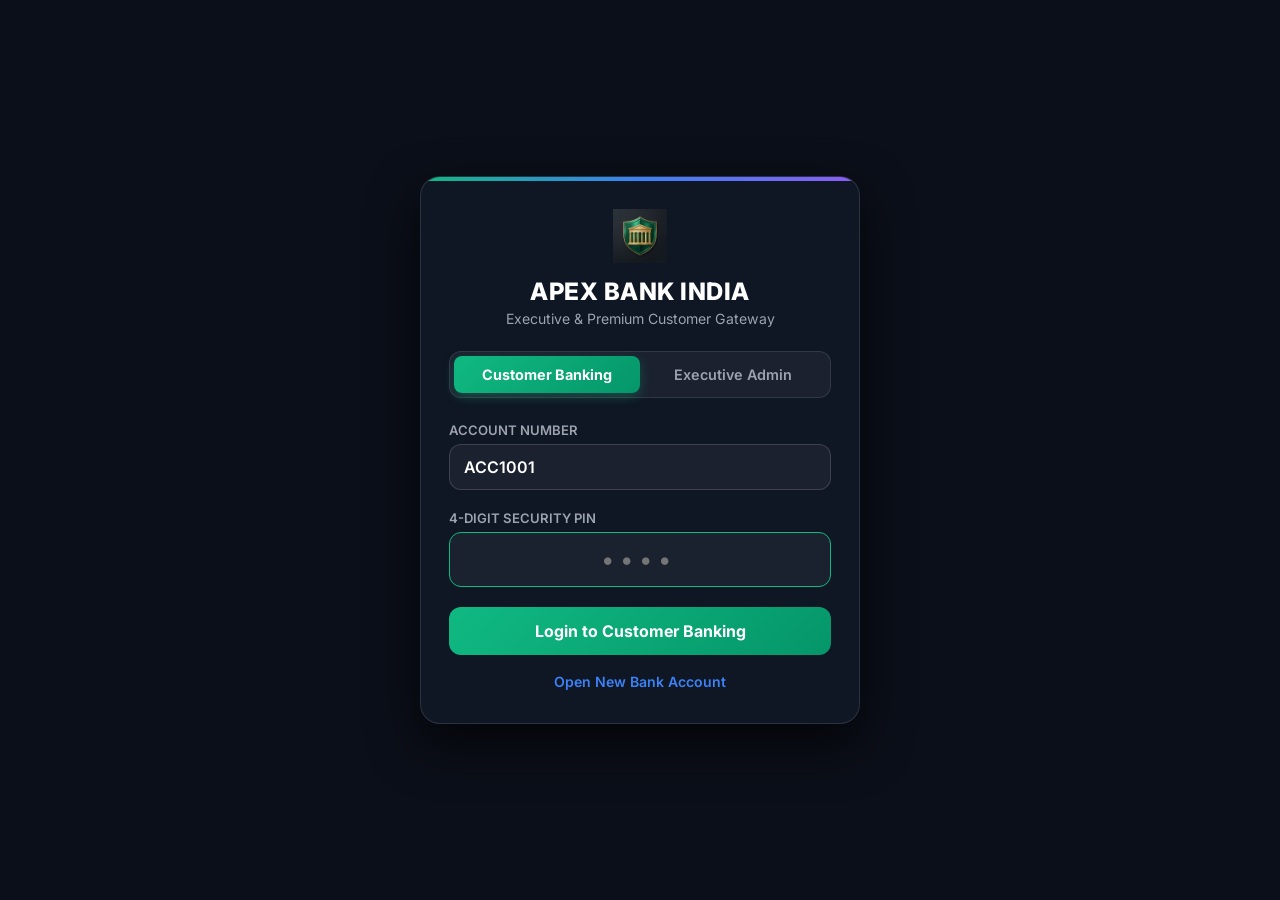
==== commit ecf86dae: "Clear pre-filled PIN/passcode inputs on refresh and fix Open New Account modal trigger from login pa" ====
--- a/web/index.html
+++ b/web/index.html
@@ -156,7 +156,7 @@
                 </div>
                 <div class="login-form-group">
                     <label>4-Digit Security PIN</label>
-                    <input type="password" id="customer-page-pin-input" maxlength="4" required placeholder="••••" value="1234" autocomplete="off" style="text-align:center; font-size:1.5rem; letter-spacing:8px; color:#10b981;">
+                    <input type="password" id="customer-page-pin-input" maxlength="4" required placeholder="••••" value="" autocomplete="off" style="text-align:center; font-size:1.5rem; letter-spacing:8px; color:#10b981;">
                 </div>
                 <button type="submit" class="login-submit-btn cust-btn">Login to Customer Banking</button>
                 <div style="text-align:center; margin-top:16px;">
@@ -168,7 +168,7 @@
             <form id="admin-login-form" onsubmit="processAdminLogin(event)" style="display:none;">
                 <div class="login-form-group">
                     <label>Executive Security Passcode</label>
-                    <input type="password" id="admin-page-passcode-input" maxlength="4" required placeholder="••••" value="1234" autocomplete="off" style="text-align:center; font-size:1.5rem; letter-spacing:8px; color:#8b5cf6; border-color:rgba(139,92,246,0.4);">
+                    <input type="password" id="admin-page-passcode-input" maxlength="4" required placeholder="••••" value="" autocomplete="off" style="text-align:center; font-size:1.5rem; letter-spacing:8px; color:#8b5cf6; border-color:rgba(139,92,246,0.4);">
                 </div>
                 <button type="submit" class="login-submit-btn adm-btn">Unlock Executive Admin Portal</button>
             </form>
